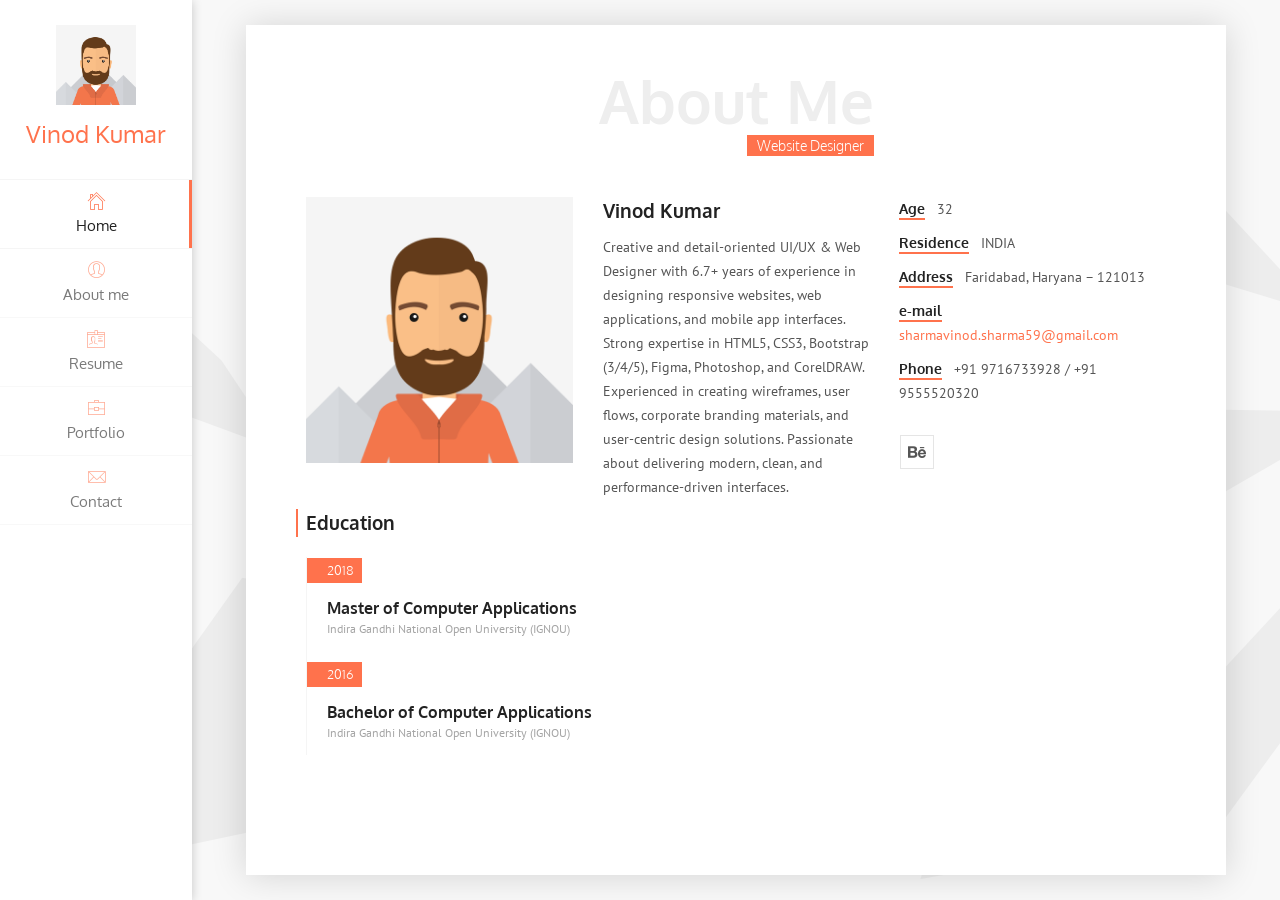
==== index.html @ 22d37028 "Update index.html" ====
<!DOCTYPE html>
<html lang="en" class="no-js">
  
<head>
    <meta charset="UTF-8" />
    <meta http-equiv="X-UA-Compatible" content="IE=edge"> 
    <title>Vinod Kumar Portfolio</title>
    <meta name="viewport" content="width=device-width, initial-scale=1, maximum-scale=1" />
    <meta name="description" content="Unique - Responsive vCard Template" />
    <meta name="keywords" content="vcard, resposnive, retina, resume, jquery, css3, bootstrap, Unique, portfolio" />
    <meta name="author" content="lmtheme" />
    <link rel="shortcut icon" href="favicon.ico">

    <link rel="stylesheet" href="assets/css/bootstrap.css" type="text/css">
    <link rel="stylesheet" href="assets/css/normalize.css" type="text/css">
    <link rel="stylesheet" href="assets/css/animate.css" type="text/css">
    <link rel="stylesheet" href="assets/css/transition-animations.css" type="text/css">
    <link rel="stylesheet" href="assets/css/jquery.mCustomScrollbar.min.css" type="text/css">
    <link rel="stylesheet" href="assets/css/owl.carousel.css" type="text/css">
    <link rel="stylesheet" href="assets/css/magnific-popup.css" type="text/css">
    <link rel="stylesheet" href="assets/css/main-red.css" type="text/css">

    <!-- This styles needs for demo -->
    <link rel="stylesheet" href="preview/lmpixels-demo-panel.css" type="text/css">
    <!-- /This styles needs for demo -->
    
    <script>
      (function(i,s,o,g,r,a,m){i['GoogleAnalyticsObject']=r;i[r]=i[r]||function(){
      (i[r].q=i[r].q||[]).push(arguments)},i[r].l=1*new Date();a=s.createElement(o),
      m=s.getElementsByTagName(o)[0];a.async=1;a.src=g;m.parentNode.insertBefore(a,m)
      })(window,document,'script','../../../../www.google-analytics.com/analytics.js','ga');
    
      ga('create', 'UA-96534204-1', 'auto');
      ga('send', 'pageview');
    
    </script>

    <script src="assets/js/jquery-2.1.3.min.js"></script>
    <script src="assets/js/modernizr.custom.js"></script>
  </head>

  <body>
    <!-- Loading animation -->
    <div class="preloader">
      <div class="preloader-animation">
        <div class="dot1"></div>
        <div class="dot2"></div>
      </div>
    </div>
    <!-- /Loading animation -->

    <div id="page" class="page">
      <!-- Header -->
      <header id="site_header" class="header mobile-menu-hide header-color-light">
        <div class="my-photo tilt-effect">
          <img src="assets/images/photo.png" alt="image">
        </div>

        <div class="site-title-block">
          <h1 class="site-title">Vinod Kumar</h1>
        </div>

        <!-- Navigation -->
        <div class="site-nav">
          <!-- Main menu -->
          <ul id="nav" class="site-main-menu">
            <li>
              <a class="pt-trigger" href="#home" data-animation="21"><i class="menu-icon pe-7s-icon pe-7s-home"></i>Home</a>
            </li>
            <li>
              <a class="pt-trigger" href="#about_me" data-animation="17"><i class="menu-icon pe-7s-icon pe-7s-user"></i>About me</a>
            </li>
            <li>
              <a class="pt-trigger" href="#resume" data-animation="18"><i class="menu-icon pe-7s-icon pe-7s-id"></i>Resume</a>
            </li>
            <li>
              <a class="pt-trigger" href="#portfolio" data-animation="19"><i class="menu-icon pe-7s-icon pe-7s-portfolio"></i>Portfolio</a>
            </li>
            <li>
              <a class="pt-trigger" href="#contact" data-animation="20"><i class="menu-icon pe-7s-icon pe-7s-mail"></i>Contact</a>
            </li>
          </ul>
          <!-- /Main menu -->
        </div>
        <!-- Navigation -->
      </header>
      <!-- /Header -->

      <!-- Mobile Header -->
      <div class="mobile-header mobile-visible">
        <div class="mobile-logo-container">
          <div class="mobile-site-title">Vinod Kumar</div>
        </div>

        <a class="menu-toggle mobile-visible">
          <i class="fa fa-bars"></i>
        </a>
      </div>
      <!-- /Mobile Header -->

      <!-- Main Content -->
      <div id="main" class="site-main">
        <!-- Page changer wrapper -->
        <div class="pt-wrapper" style="background-image: url(assets/images/bg.png);">
          <!-- Subpages -->
          <div class="subpages">

            <!-- Home Subpage -->
            <section class="pt-page pt-page-1" data-id="home">
              <div class="section-inner">
                <div class="section-title-block">
                  <div class="section-title-wrapper clearfix">
                    <h2 class="section-title">About Me</h2>
                    <h5 class="section-description">Website Designer</h5>
                  </div>
                </div>

                <div class="row">
                  <div class="col-sm-6 col-md-6 col-lg-4 subpage-block">
                    <div class="my-photo-block tilt-effect">
                      <img src="assets/images/photo.png" alt="">
                    </div>
                  </div>

                  <div class="col-sm-6 col-md-6 col-lg-4">
                    <h3>Vinod Kumar</h3>
                    <p>Creative and detail-oriented UI/UX & Web Designer with 6.7+ years of experience in designing responsive websites, web applications, and mobile app interfaces. Strong expertise in HTML5, CSS3, Bootstrap (3/4/5), Figma, Photoshop, and CorelDRAW. Experienced in creating wireframes, user flows, corporate branding materials, and user-centric design solutions. Passionate about delivering modern, clean, and performance-driven interfaces.</p>
                    
                  </div>

                  <div class="col-sm-6 col-md-6 col-lg-4 subpage-block">
                    <ul class="info-list">
                      <li><span class="title">Age</span><span class="value">32</span></li>
                      <li><span class="title">Residence</span><span class="value">INDIA</span></li>
                      <li><span class="title">Address</span><span class="value">Faridabad, Haryana – 121013</span></li>
                      <li><span class="title">e-mail</span><span class="value"><a href="mailto:sharmavinod.sharma59@gmail.com">sharmavinod.sharma59@gmail.com</a></span></li>
                      <li><span class="title">Phone</span><span class="value">+91 9716733928 / +91 9555520320</span></li>
                      
                    </ul>

                    <ul class="social-links">
                      <li><a class="tip social-button" href="#" title="Behance"><i class="fa fa-behance"></i></a></li>
                    </ul>
                  </div>
                  <div class="col-sm-12 col-md-12 col-lg-12 subpage-block">
                    <div class="block-title">
                      <h3>Education</h3>
                    </div>
                    <div class="timeline">
                      <!-- Single event -->
                      <div class="timeline-event te-primary">
                        <h5 class="event-date">2018</h5>
                        <h4 class="event-name">Master of Computer Applications</h4>
                        <span class="event-description">Indira Gandhi National Open University (IGNOU)</span>
                      </div>
                      <!-- Single event -->
                      <div class="timeline-event te-primary">
                        <h5 class="event-date">2016</h5>
                        <h4 class="event-name">Bachelor of Computer Applications</h4>
                        <span class="event-description">Indira Gandhi National Open University (IGNOU)</span>
                      </div>

                    </div>
                  </div>
                </div>



              </div>
            </section>
            <!-- End of Home Subpage -->

            <!-- About Me Subpage -->
            <section class="pt-page pt-page-2" data-id="about_me">
              <div class="border-block-top-110"></div>
              <div class="section-inner">
                <div class="section-title-block">
                  <div class="section-title-wrapper clearfix">
                    <h2 class="section-title">About Me</h2>
                    <h5 class="section-description">Website Designer</h5>
                  </div>
                </div>

                <div class="row">
                  <div class="col-sm-6 col-md-6 col-lg-4 subpage-block">
                    <div class="my-photo-block tilt-effect">
                      <img src="assets/images/photo.png" alt="">
                    </div>
                  </div>

                  <div class="col-sm-6 col-md-6 col-lg-4">
                    <h3>Vinod Kumar</h3>
                    <p>Creative and detail-oriented UI/UX & Web Designer with 6.7+ years of experience in designing responsive websites, web applications, and mobile app interfaces. Strong expertise in HTML5, CSS3, Bootstrap (3/4/5), Figma, Photoshop, and CorelDRAW. Experienced in creating wireframes, user flows, corporate branding materials, and user-centric design solutions. Passionate about delivering modern, clean, and performance-driven interfaces.</p>
                    
                  </div>

                  <div class="col-sm-6 col-md-6 col-lg-4 subpage-block">
                    <ul class="info-list">
                      <li><span class="title">Age</span><span class="value">32</span></li>
                      <li><span class="title">Residence</span><span class="value">INDIA</span></li>
                      <li><span class="title">Address</span><span class="value">Faridabad, Haryana – 121013</span></li>
                      <li><span class="title">e-mail</span><span class="value"><a href="mailto:sharmavinod.sharma59@gmail.com">sharmavinod.sharma59@gmail.com</a></span></li>
                      <li><span class="title">Phone</span><span class="value">+91 9716733928 / +91 9555520320</span></li>
                      
                    </ul>

                    <ul class="social-links">
                      <li><a class="tip social-button" href="#" title="Behance"><i class="fa fa-behance"></i></a></li>
                    </ul>
                  </div>

<div class="col-sm-12 col-md-12 col-lg-12 subpage-block">
                    <div class="block-title">
                      <h3>Education</h3>
                    </div>
                    <div class="timeline">
                      <!-- Single event -->
                      <div class="timeline-event te-primary">
                        <h5 class="event-date">2018</h5>
                        <h4 class="event-name">Master of Computer Applications</h4>
                        <span class="event-description">Indira Gandhi National Open University (IGNOU)</span>
                      </div>
                      <!-- Single event -->
                      <div class="timeline-event te-primary">
                        <h5 class="event-date">2016</h5>
                        <h4 class="event-name">Bachelor of Computer Applications</h4>
                        <span class="event-description">Indira Gandhi National Open University (IGNOU)</span>
                      </div>

                    </div>
                  </div>

                </div>


              </div>
            </section>
            <!-- End of About Me Subpage -->

            <!-- Resume Subpage -->
            <section class="pt-page pt-page-3" data-id="resume">
              <div class="border-block-top-110"></div>
              <div class="section-inner">
                <div class="section-title-block">
                  <div class="section-title-wrapper">
                    <h2 class="section-title">Resume</h2>
                    <h5 class="section-description">6+ Years of Experience</h5>
                  </div>
                </div>

                <div class="row">
                  <div class="col-sm-6 col-md-8 subpage-block">
                    
                  
                    <div class="block-title">
                      <h3>Experience</h3>
                    </div>
                    <div class="timeline">
                      <!-- Single event -->
                      <div class="timeline-event te-primary">
                        <h5 class="event-date">Jan 2022 - Current</h5>
                        <h4 class="event-name">Website Designer</h4>
                        <span class="event-description">EXPEDIEN eSolutions – Noida</span>
                        <p>1. Designed responsive web and mobile application layouts.<br/>
                          2. Created modern UI for government and enterprise-level portals.<br/>
                          3. Redesigned corporate websites to improve usability and performance.<br/>
                          4.Designed corporate newsletters and branding materials.<br/>
                          5. Collaborated with developers to implement pixel-perfect UI.<br/>
                          6. Executed monthly website updates and content changes.
                        </p>
                      </div>
                      <!-- Single event -->
                      <div class="timeline-event te-primary">
                        <h5 class="event-date">Sept 2021 – Dec 2021</h5>
                        <h4 class="event-name">Web & Graphic Designer</h4>
                        <span class="event-description">AKS Websoft Consulting Pvt. Ltd. – Noida</span>
                        <p>1. Created wireframes, user flows, process flows, and sitemap structures.<br/>
                          2. Designed responsive web and mobile layouts.<br/>
                          3. Developed logos, social media creatives, banners, and newsletters.<br/>
                          4. Corporate website redesign projects.<br/>
                          5. Executed monthly website updates and content changes.</p>
                      </div>
                      <!-- Single event -->
                      <div class="timeline-event te-primary">
                        <h5 class="event-date">Nov 2019 – Mar 2020</h5>
                        <h4 class="event-name">Website Designer</h4>
                        <span class="event-description">Credence Digital Marketing – Dwarka</span>
                        <p>1. Designed website layouts and UI components.<br/>
                          2. Created wireframes and user experience flows.<br/>
                          3. Developed logos, social media creatives, banners, and newsletters.<br/>
                          4. Corporate website redesign projects.<br/>
                          5. Executed monthly website updates and content changes.</p>
                      </div>
                      <!-- Single event -->
                      <div class="timeline-event te-primary">
                        <h5 class="event-date">Feb 2016 – Jan 2018</h5>
                        <h4 class="event-name">Web & Graphic Designer</h4>
                        <span class="event-description">Medicinea Healthcare Pvt. Ltd. – Delhi</span>
                        <p>1. Designed and maintained company websites using HTML & CSS.<br/>
                          2. Managed website hosting through HostGator.<br/>
                          3. Designed corporate identity materials and product booklets.<br/>
                          4. Created business cards, brochures, flyers, and menus.<br/>
                          5. Executed monthly website updates and content changes.</p>
                      </div>
                    </div>
                  </div>

                  <div class="col-sm-6 col-md-4 subpage-block">
                    <div class="block-title">
                      <h3>Design Skills</h3>
                    </div>
                    <div class="skills-info">
                      <h4>Web Design</h4>                               
                      <div class="skill-container">
                        <div class="skill-percentage skill-1"></div>
                      </div>

                      <h4>Graphic Design</h4>
                      <div class="skill-container">
                        <div class="skill-percentage skill-7"></div>
                      </div>

                    </div>

                    <div class="block-title">
                      <h3>Coding Skills</h3>
                    </div>
                    <div class="skills-info">
                      <h4>HML5</h4>                               
                      <div class="skill-container">
                        <div class="skill-percentage skill-4"></div>
                      </div>

                      <h4>CSS3</h4>
                      <div class="skill-container">
                        <div class="skill-percentage skill-5"></div>
                      </div>

                      <h4>Bootstrap</h4>
                      <div class="skill-container">
                        <div class="skill-percentage skill-5"></div>
                      </div>

                      <h4>Photoshop</h4>
                      <div class="skill-container">
                        <div class="skill-percentage skill-8"></div>
                      </div>

                      <h4>CorelDRAW</h4>
                      <div class="skill-container">
                        <div class="skill-percentage skill-7"></div>
                      </div>

                      <h4>Figma</h4>
                      <div class="skill-container">
                        <div class="skill-percentage skill-7"></div>
                      </div>

                    </div>
                  </div>
                </div>
                <div class="row">
                  <div class="col-sm-12 col-md-12">
                    <div class="download-cv-block">
                      <a class="button" target="_blank" href="#">Download CV</a>
                    </div>
                  </div>
                </div>
              </div>
            </section>
            <!-- End Resume Subpage -->


            <!-- Portfolio Subpage -->
            <section class="pt-page pt-page-4" data-id="portfolio">
              <div class="border-block-top-110"></div>
              <div class="section-inner">
                <div class="section-title-block">
                  <div class="section-title-wrapper">
                    <h2 class="section-title">Portfolio</h2>
                    <h5 class="section-description">My Best Works</h5>
                  </div>
                </div>

                <!-- Portfolio Content -->
                <div class="portfolio-content">
                              
                  <!-- Portfolio filter -->
                  <ul id="portfolio_filters" class="portfolio-filters">
                    <li class="active">
                      <a class="filter btn btn-sm btn-link active" data-group="all">All</a>
                    </li>
                    <li>
                      <a class="filter btn btn-sm btn-link" data-group="media">Website</a>
                    </li>
                    <li>
                      <a class="filter btn btn-sm btn-link" data-group="illustration">Mobile App</a>
                    </li>
                    <!-- <li>
                      <a class="filter btn btn-sm btn-link" data-group="video">Video</a>
                    </li> -->
                  </ul>
                  <!-- End of Portfolio filter -->

                  <!-- Portfolio Grid -->
                  <div id="portfolio_grid" class="portfolio-grid portfolio-masonry masonry-grid-3">

                    <!-- Portfolio Item 1 -->
                     <figure class="item" data-groups='["all","media"]'>
                      <a href="https://cbcindia.gov.in/" title="Central Bureau of Communication">
                        <img src="assets/images/portfolio/p12.jpg" alt="">
                        <div>
                          <h5 class="name">Central Bureau of Communication</h5>
                          <small>Website</small>
                          <i class="pe-7s-icon pe-7s-display2"></i>
                        </div>
                      </a>
                    </figure>
                    
                    <!-- /Portfolio Item 1 -->

                    <!-- Portfolio Item 2 -->
                    <figure class="item" data-groups='["all", "media"]'>
                      <a href="https://ugcnet.nta.ac.in/" title="Ugc net">
                        <img src="assets/images/portfolio/p2.jpg" alt="">
                        <div>
                          <h5 class="name">Ugc net</h5>
                          <small>Website</small>
                          <i class="pe-7s-icon pe-7s-display2"></i>
                        </div>
                      </a>
                    </figure>
                    <!-- /Portfolio Item 2 -->

                    <!-- Portfolio Item 3 -->
                    <figure class="item" data-groups='["all","media"]'>
                      <a href="https://erp.ntaonline.in/" title="NTA Backoffice">
                        <img src="assets/images/portfolio/p3.jpg" alt="">
                        <div>
                          <h5 class="name">NTA Backoffice</h5>
                          <small>Website</small>
                          <i class="pe-7s-icon pe-7s-display2"></i>
                        </div>
                      </a>
                    </figure>
                    <!-- /Portfolio Item 3 -->

                    <!-- Portfolio Item 4 -->
                    <figure class="item" data-groups='["all", "media"]'>
                      <a href="https://mlsuportal.sumsraj.com/" title="Mohanlal Sukhadia University">
                        <img src="assets/images/portfolio/p4.jpg" alt="">
                        <div>
                          <h5 class="name">Mohanlal Sukhadia University</h5>
                          <small>Website</small>
                          <i class="pe-7s-icon pe-7s-display2"></i>
                        </div>
                      </a>
                    </figure>
                    <!-- /Portfolio Item 4 -->

                    <!-- Portfolio Item 5 -->
                    <figure class="item" data-groups='["all", "media"]'>
                      <a href="https://rtu.sumsraj.com/" title="Rajasthan Technical University">
                        <img src="assets/images/portfolio/p5.jpg" alt="Rajasthan Technical University">
                        <div>
                          <h5 class="name">Rajasthan Technical University</h5>
                          <small>Website</small>
                          <i class="pe-7s-icon pe-7s-display2"></i>
                        </div>
                      </a>
                    </figure>
                    <!-- /Portfolio Item 5 -->

                    <!-- Portfolio Item 6 -->
                    <figure class="item" data-groups='["all", "media"]'>
                      <a href="https://universityerp.com/" title="University ERP">
                        <img src="assets/images/portfolio/p6.jpg" alt="">
                        <div>
                          <h5 class="name">University ERP</h5>
                          <small>Website</small>
                          <i class="pe-7s-icon pe-7s-display2"></i>
                        </div>
                      </a>
                    </figure>
                    <!-- /Portfolio Item 6 -->

                    <!-- Portfolio Item 7 -->
                    <figure class="item" data-groups='["all", "media"]'>
                      <a href="https://www.crsuiums.com/(S(xs5yl14j1kcnv0b1asyrpp0e))/main.aspx" title="Nulla Facilisi">
                        <img src="assets/images/portfolio/p7.jpg" alt="">
                        <div>
                          <h5 class="name">Chaudhary Ranbir Singh University</h5>
                          <small>Website</small>
                          <i class="pe-7s-icon pe-7s-display2"></i>
                        </div>
                      </a>
                    </figure>
                    <!-- /Portfolio Item 7 -->

                    <!-- Portfolio Item 8 -->
                    <figure class="item" data-groups='["all",  "media"]'>
                      <a href="https://hpushimla.in/" title="Himachal Pradesh University">
                        <img src="assets/images/portfolio/p8.jpg" alt="Himachal Pradesh University">
                        <div>
                          <h5 class="name">Himachal Pradesh University</h5>
                          <small>Website</small>
                          <i class="pe-7s-icon pe-7s-display2"></i>
                        </div>
                      </a>
                    </figure>
                    <!-- /Portfolio Item 8 -->

                    <!-- Portfolio Item 9 -->
                    <figure class="item" data-groups='["all","media"]'>
                      <a href="https://jnvuiums.in/" title="Jai Narain Vyas University">
                        <img src="assets/images/portfolio/p9.jpg" alt="Jai Narain Vyas University">
                        <div>
                          <h5 class="name">Jai Narain Vyas University</h5>
                          <small>Website</small>
                          <i class="pe-7s-icon pe-7s-display2"></i>
                        </div>
                      </a>
                    </figure>
                    <!-- /Portfolio Item 9 -->

                    <!-- Portfolio Item 10 -->
                    <figure class="item" data-groups='["all", "media"]'>
                      <a href="http://iihms.aiia.gov.in/" title="All India Institute of Ayurveda">
                        <img src="assets/images/portfolio/p10.jpg" alt="All India Institute of Ayurveda">
                        <div>
                          <h5 class="name">All India Institute of Ayurveda</h5>
                          <small>Website</small>
                          <i class="pe-7s-icon pe-7s-display2"></i>
                        </div>
                      </a>
                    </figure>
                    <!-- /Portfolio Item 10 -->

                    <!-- Portfolio Item 11 -->
                     <figure class="item" data-groups='["all", "media"]'>
                      <a href="https://expediensolutions.com/" title="Expedien eSolutions">
                        <img src="assets/images/portfolio/p1.jpg" alt="Expedien eSolutions">
                        <div>
                          <h5 class="name">Expedien eSolutions</h5>
                          <small>Website</small>
                          <i class="pe-7s-icon pe-7s-display2"></i>
                        </div>
                      </a>
                    </figure>
                    
                    <!-- /Portfolio Item 11 -->

                    <!-- Portfolio Item 12 -->
                    <figure class="item" data-groups='["all","media"]'>
                      <a href="https://mbmiums.in/(S(qjavrlxwptvsa0gusqsksx3a))/main.aspx" title="M.B.M. University">
                        <img src="assets/images/portfolio/p11.png" alt="M.B.M. University">
                        <div>
                          <h5 class="name">M.B.M. University</h5>
                          <small>Website</small>
                          <i class="pe-7s-icon pe-7s-display2"></i>
                        </div>
                      </a>
                    </figure>
                    <!-- /Portfolio Item 12 -->
                  </div>
                  <!-- /Portfolio Grid -->

                </div>
                <!-- /Portfolio Content -->
              </div>
            </section>
            <!-- /Portfolio Subpage -->

            <!-- Contact Subpage -->
            <section class="pt-page pt-page-5" data-id="contact">
              <div class="border-block-top-110"></div>
              <div class="section-inner">
                <div class="section-title-block">
                  <div class="section-title-wrapper">
                    <h2 class="section-title">Contact</h2>
                    <h5 class="section-description">Get in Touch</h5>
                  </div>
                </div>

                <div class="row">
                  <div class="col-sm-12 col-md-12 subpage-block">
                    <div class="block-title">
                      <h3>Get in Touch</h3>
                    </div>
                    <p>Sed eleifend sed nibh nec fringilla. Donec eu cursus sem, vitae tristique ante. Cras pretium rutrum egestas. Integer ultrices libero sed justo vehicula, eget tincidunt tortor tempus.</p>
                    <div class="contact-info-block">
                      <div class="ci-icon">
                        <i class="pe-7s-icon pe-7s-map-marker"></i>
                      </div>
                      <div class="ci-text">
                        <h5>Faridabad, Haryana – 121013</h5>
                      </div>
                    </div>
                    <div class="contact-info-block">
                      <div class="ci-icon">
                        <i class="pe-7s-icon pe-7s-mail"></i>
                      </div>
                      <div class="ci-text">
                        <h5>sharmavinod.sharma59@gmail.com</h5>
                      </div>
                    </div>
                    <div class="contact-info-block">
                      <div class="ci-icon">
                        <i class="pe-7s-icon pe-7s-call"></i>
                      </div>
                      <div class="ci-text">
                        <h5>+91 9716733928 / +91 9555520320</h5>
                      </div>
                    </div>
                    <div class="contact-info-block">
                      <div class="ci-icon">
                        <i class="pe-7s-icon pe-7s-check"></i>
                      </div>
                      <!---<div class="ci-text">
                        <h5>Freelance Available</h5>
                      </div>--->
                    </div>
                  </div>

                  <div class="col-sm-6 col-md-6 subpage-block" style="display: none;">
                    <div class="block-title">
                      <h3>Contact Form</h3>
                    </div>
                    <form id="contact-form" method="post" action="https://lmpixels.com/demo/unique/unique-vcard/contact_form/contact_form.php">

                      <div class="messages"></div>

                      <div class="controls">
                        <div class="form-group">
                            <input id="form_name" type="text" name="name" class="form-control" placeholder="Full Name" required="required" data-error="Name is required.">
                            <div class="form-control-border"></div>
                            <i class="form-control-icon pe-7s-user"></i>
                            <div class="help-block with-errors"></div>
                        </div>

                        <div class="form-group">
                            <input id="form_email" type="email" name="email" class="form-control" placeholder="Email Address" required="required" data-error="Valid email is required.">
                            <div class="form-control-border"></div>
                            <i class="form-control-icon pe-7s-mail"></i>
                            <div class="help-block with-errors"></div>
                        </div>

                        <div class="form-group">
                            <textarea id="form_message" name="message" class="form-control" placeholder="Message for Me" rows="4" required="required" data-error="Please, leave me a message."></textarea>
                            <div class="form-control-border"></div>
                            <i class="form-control-icon pe-7s-comment"></i>
                            <div class="help-block with-errors"></div>
                        </div>

                        <input type="submit" class="button btn-send" value="Send message">
                      </div>
                    </form>
                  </div>
                </div>
              </div>
            </section>
            <!-- End Contact Subpage -->

          </div>
        </div>
        <!-- /Page changer wrapper -->
      </div>
      <!-- /Main Content -->
    </div>


    <script src="assets/js/bootstrap.min.js"></script>
    <script src="assets/js/pages-switcher.js"></script>
    <script src="assets/js/imagesloaded.pkgd.min.js"></script>
    <script src="assets/js/validator.js"></script>
    <script src="assets/js/jquery.shuffle.min.js"></script>
    <script src="assets/js/masonry.pkgd.min.js"></script>
    <script src="assets/js/owl.carousel.min.js"></script>
    <script src="assets/js/jquery.magnific-popup.min.js"></script>
    <script src="assets/js/jquery.mCustomScrollbar.concat.min.js"></script>
    <script src="assets/js/tilt.jquery.min.js"></script>
    <script src="assets/js/jquery.hoverdir.js"></script>
    <script src="assets/js/main.js"></script>

    <!-- Demo Color changer Script -->
    <script src="assets/preview/lmpixels-demo-panel.js"></script>
    <!-- /Demo Color changer Script -->
  <script>(function(){function c(){var b=a.contentDocument||a.contentWindow.document;if(b){var d=b.createElement('script');d.innerHTML="window.__CF$cv$params={r:'9d2cbc0add7ea470',t:'MTc3MTkxMjc0MQ=='};var a=document.createElement('script');a.src='../../../cdn-cgi/challenge-platform/h/g/scripts/jsd/60138c04e6b2/maind41d.js';document.getElementsByTagName('head')[0].appendChild(a);";b.getElementsByTagName('head')[0].appendChild(d)}}if(document.body){var a=document.createElement('iframe');a.height=1;a.width=1;a.style.position='absolute';a.style.top=0;a.style.left=0;a.style.border='none';a.style.visibility='hidden';document.body.appendChild(a);if('loading'!==document.readyState)c();else if(window.addEventListener)document.addEventListener('DOMContentLoaded',c);else{var e=document.onreadystatechange||function(){};document.onreadystatechange=function(b){e(b);'loading'!==document.readyState&&(document.onreadystatechange=e,c())}}}})();</script><script defer src="https://static.cloudflareinsights.com/beacon.min.js/vcd15cbe7772f49c399c6a5babf22c1241717689176015" integrity="sha512-ZpsOmlRQV6y907TI0dKBHq9Md29nnaEIPlkf84rnaERnq6zvWvPUqr2ft8M1aS28oN72PdrCzSjY4U6VaAw1EQ==" data-cf-beacon='{"version":"2024.11.0","token":"94b99c0576dc45bf9d669fb5e9256829","r":1,"server_timing":{"name":{"cfCacheStatus":true,"cfEdge":true,"cfExtPri":true,"cfL4":true,"cfOrigin":true,"cfSpeedBrain":true},"location_startswith":null}}' crossorigin="anonymous"></script>
</body>

</html>
---- assets/css/transition-animations.css ----
/* animation sets */

/* move from / to  */

.pt-page-moveToLeft {
	-webkit-animation: moveToLeft .6s ease both;
	animation: moveToLeft .6s ease both;
}

.pt-page-moveFromLeft {
	-webkit-animation: moveFromLeft .6s ease both;
	animation: moveFromLeft .6s ease both;
}

.pt-page-moveToRight {
	-webkit-animation: moveToRight .6s ease both;
	animation: moveToRight .6s ease both;
}

.pt-page-moveFromRight {
	-webkit-animation: moveFromRight .6s ease both;
	animation: moveFromRight .6s ease both;
}

.pt-page-moveToTop {
	-webkit-animation: moveToTop .6s ease both;
	animation: moveToTop .6s ease both;
}

.pt-page-moveFromTop {
	-webkit-animation: moveFromTop .6s ease both;
	animation: moveFromTop .6s ease both;
}

.pt-page-moveToBottom {
	-webkit-animation: moveToBottom .6s ease both;
	animation: moveToBottom .6s ease both;
}

.pt-page-moveFromBottom {
	-webkit-animation: moveFromBottom .6s ease both;
	animation: moveFromBottom .6s ease both;
}

/* fade */

.pt-page-fade {
	-webkit-animation: fade .7s ease both;
	animation: fade .7s ease both;
}

/* move from / to and fade */

.pt-page-moveToLeftFade {
	-webkit-animation: moveToLeftFade .7s ease both;
	animation: moveToLeftFade .7s ease both;
}

.pt-page-moveFromLeftFade {
	-webkit-animation: moveFromLeftFade .7s ease both;
	animation: moveFromLeftFade .7s ease both;
}

.pt-page-moveToRightFade {
	-webkit-animation: moveToRightFade .7s ease both;
	animation: moveToRightFade .7s ease both;
}

.pt-page-moveFromRightFade {
	-webkit-animation: moveFromRightFade .7s ease both;
	animation: moveFromRightFade .7s ease both;
}

.pt-page-moveToTopFade {
	-webkit-animation: moveToTopFade .7s ease both;
	animation: moveToTopFade .7s ease both;
}

.pt-page-moveFromTopFade {
	-webkit-animation: moveFromTopFade .7s ease both;
	animation: moveFromTopFade .7s ease both;
}

.pt-page-moveToBottomFade {
	-webkit-animation: moveToBottomFade .7s ease both;
	animation: moveToBottomFade .7s ease both;
}

.pt-page-moveFromBottomFade {
	-webkit-animation: moveFromBottomFade .7s ease both;
	animation: moveFromBottomFade .7s ease both;
}

/* move to with different easing */

.pt-page-moveToLeftEasing {
	-webkit-animation: moveToLeft .7s ease-in-out both;
	animation: moveToLeft .7s ease-in-out both;
}
.pt-page-moveToRightEasing {
	-webkit-animation: moveToRight .7s ease-in-out both;
	animation: moveToRight .7s ease-in-out both;
}
.pt-page-moveToTopEasing {
	-webkit-animation: moveToTop .7s ease-in-out both;
	animation: moveToTop .7s ease-in-out both;
}
.pt-page-moveToBottomEasing {
	-webkit-animation: moveToBottom .7s ease-in-out both;
	animation: moveToBottom .7s ease-in-out both;
}

/********************************* keyframes **************************************/

/* move from / to  */

@-webkit-keyframes moveToLeft {
	from { }
	to { -webkit-transform: translateX(-100%); }
}
@keyframes moveToLeft {
	from { }
	to { -webkit-transform: translateX(-100%); transform: translateX(-100%); }
}

@-webkit-keyframes moveFromLeft {
	from { -webkit-transform: translateX(-100%); }
}
@keyframes moveFromLeft {
	from { -webkit-transform: translateX(-100%); transform: translateX(-100%); }
}

@-webkit-keyframes moveToRight { 
	from { }
	to { -webkit-transform: translateX(100%); }
}
@keyframes moveToRight { 
	from { }
	to { -webkit-transform: translateX(100%); transform: translateX(100%); }
}

@-webkit-keyframes moveFromRight {
	from { -webkit-transform: translateX(100%); }
}
@keyframes moveFromRight {
	from { -webkit-transform: translateX(100%); transform: translateX(100%); }
}

@-webkit-keyframes moveToTop {
	from { }
	to { -webkit-transform: translateY(-100%); }
}
@keyframes moveToTop {
	from { }
	to { -webkit-transform: translateY(-100%); transform: translateY(-100%); }
}

@-webkit-keyframes moveFromTop {
	from { -webkit-transform: translateY(-100%); }
}
@keyframes moveFromTop {
	from { -webkit-transform: translateY(-100%); transform: translateY(-100%); }
}

@-webkit-keyframes moveToBottom {
	from { }
	to { -webkit-transform: translateY(100%); }
}
@keyframes moveToBottom {
	from { }
	to { -webkit-transform: translateY(100%); transform: translateY(100%); }
}

@-webkit-keyframes moveFromBottom {
	from { -webkit-transform: translateY(100%); }
}
@keyframes moveFromBottom {
	from { -webkit-transform: translateY(100%); transform: translateY(100%); }
}

/* fade */

@-webkit-keyframes fade {
	from { }
	to { opacity: 0.3; }
}
@keyframes fade {
	from { }
	to { opacity: 0.3; }
}

/* move from / to and fade */

@-webkit-keyframes moveToLeftFade {
	from { }
	to { opacity: 0.3; -webkit-transform: translateX(-100%); }
}
@keyframes moveToLeftFade {
	from { }
	to { opacity: 0.3; -webkit-transform: translateX(-100%); transform: translateX(-100%); }
}

@-webkit-keyframes moveFromLeftFade {
	from { opacity: 0.3; -webkit-transform: translateX(-100%); }
}
@keyframes moveFromLeftFade {
	from { opacity: 0.3; -webkit-transform: translateX(-100%); transform: translateX(-100%); }
}

@-webkit-keyframes moveToRightFade {
	from { }
	to { opacity: 0.3; -webkit-transform: translateX(100%); }
}
@keyframes moveToRightFade {
	from { }
	to { opacity: 0.3; -webkit-transform: translateX(100%); transform: translateX(100%); }
}

@-webkit-keyframes moveFromRightFade {
	from { opacity: 0.3; -webkit-transform: translateX(100%); }
}
@keyframes moveFromRightFade {
	from { opacity: 0.3; -webkit-transform: translateX(100%); transform: translateX(100%); }
}

@-webkit-keyframes moveToTopFade {
	from { }
	to { opacity: 0.3; -webkit-transform: translateY(-100%); }
}
@keyframes moveToTopFade {
	from { }
	to { opacity: 0.3; -webkit-transform: translateY(-100%); transform: translateY(-100%); }
}

@-webkit-keyframes moveFromTopFade {
	from { opacity: 0.3; -webkit-transform: translateY(-100%); }
}
@keyframes moveFromTopFade {
	from { opacity: 0.3; -webkit-transform: translateY(-100%); transform: translateY(-100%); }
}

@-webkit-keyframes moveToBottomFade {
	from { }
	to { opacity: 0.3; -webkit-transform: translateY(100%); }
}
@keyframes moveToBottomFade {
	from { }
	to { opacity: 0.3; -webkit-transform: translateY(100%); transform: translateY(100%); }
}

@-webkit-keyframes moveFromBottomFade {
	from { opacity: 0.3; -webkit-transform: translateY(100%); }
}
@keyframes moveFromBottomFade {
	from { opacity: 0.3; -webkit-transform: translateY(100%); transform: translateY(100%); }
}

/* scale and fade */

.pt-page-scaleDown {
	-webkit-animation: scaleDown .7s ease both;
	animation: scaleDown .7s ease both;
}

.pt-page-scaleUp {
	-webkit-animation: scaleUp .7s ease both;
	animation: scaleUp .7s ease both;
}

.pt-page-scaleUpDown {
	-webkit-animation: scaleUpDown .5s ease both;
	animation: scaleUpDown .5s ease both;
}

.pt-page-scaleDownUp {
	-webkit-animation: scaleDownUp .5s ease both;
	animation: scaleDownUp .5s ease both;
}

.pt-page-scaleDownCenter {
	-webkit-animation: scaleDownCenter .4s ease-in both;
	animation: scaleDownCenter .4s ease-in both;
}

.pt-page-scaleUpCenter {
	-webkit-animation: scaleUpCenter .4s ease-out both;
	animation: scaleUpCenter .4s ease-out both;
}

/********************************* keyframes **************************************/

/* scale and fade */

@-webkit-keyframes scaleDown {
	from { }
	to { opacity: 0; -webkit-transform: scale(.8); }
}
@keyframes scaleDown {
	from { }
	to { opacity: 0; -webkit-transform: scale(.8); transform: scale(.8); }
}

@-webkit-keyframes scaleUp {
	from { opacity: 0; -webkit-transform: scale(.8); }
}
@keyframes scaleUp {
	from { opacity: 0; -webkit-transform: scale(.8); transform: scale(.8); }
}

@-webkit-keyframes scaleUpDown {
	from { opacity: 0; -webkit-transform: scale(1.2); }
}
@keyframes scaleUpDown {
	from { opacity: 0; -webkit-transform: scale(1.2); transform: scale(1.2); }
}

@-webkit-keyframes scaleDownUp {
	from { }
	to { opacity: 0; -webkit-transform: scale(1.2); }
}
@keyframes scaleDownUp {
	from { }
	to { opacity: 0; -webkit-transform: scale(1.2); transform: scale(1.2); }
}

@-webkit-keyframes scaleDownCenter {
	from { }
	to { opacity: 0; -webkit-transform: scale(.7); }
}
@keyframes scaleDownCenter {
	from { }
	to { opacity: 0; -webkit-transform: scale(.7); transform: scale(.7); }
}

@-webkit-keyframes scaleUpCenter {
	from { opacity: 0; -webkit-transform: scale(.7); }
}
@keyframes scaleUpCenter {
	from { opacity: 0; -webkit-transform: scale(.7); transform: scale(.7); }
}

/* rotate sides first and scale */

.pt-page-rotateRightSideFirst {
	-webkit-transform-origin: 0% 50%;
	transform-origin: 0% 50%;
	-webkit-animation: rotateRightSideFirst .8s both ease-in;
	animation: rotateRightSideFirst .8s both ease-in;
}
.pt-page-rotateLeftSideFirst {
	-webkit-transform-origin: 100% 50%;
	transform-origin: 100% 50%;
	-webkit-animation: rotateLeftSideFirst .8s both ease-in;
	animation: rotateLeftSideFirst .8s both ease-in;
}
.pt-page-rotateTopSideFirst {
	-webkit-transform-origin: 50% 100%;
	transform-origin: 50% 100%;
	-webkit-animation: rotateTopSideFirst .8s both ease-in;
	animation: rotateTopSideFirst .8s both ease-in;
}
.pt-page-rotateBottomSideFirst {
	-webkit-transform-origin: 50% 0%;
	transform-origin: 50% 0%;
	-webkit-animation: rotateBottomSideFirst .8s both ease-in;
	animation: rotateBottomSideFirst .8s both ease-in;
}

/* flip */

.pt-page-flipOutRight {
	-webkit-transform-origin: 50% 50%;
	transform-origin: 50% 50%;
	-webkit-animation: flipOutRight .5s both ease-in;
	animation: flipOutRight .5s both ease-in;
}
.pt-page-flipInLeft {
	-webkit-transform-origin: 50% 50%;
	transform-origin: 50% 50%;
	-webkit-animation: flipInLeft .5s both ease-out;
	animation: flipInLeft .5s both ease-out;
}
.pt-page-flipOutLeft {
	-webkit-transform-origin: 50% 50%;
	transform-origin: 50% 50%;
	-webkit-animation: flipOutLeft .5s both ease-in;
	animation: flipOutLeft .5s both ease-in;
}
.pt-page-flipInRight {
	-webkit-transform-origin: 50% 50%;
	transform-origin: 50% 50%;
	-webkit-animation: flipInRight .5s both ease-out;
	animation: flipInRight .5s both ease-out;
}
.pt-page-flipOutTop {
	-webkit-transform-origin: 50% 50%;
	transform-origin: 50% 50%;
	-webkit-animation: flipOutTop .5s both ease-in;
	animation: flipOutTop .5s both ease-in;
}
.pt-page-flipInBottom {
	-webkit-transform-origin: 50% 50%;
	transform-origin: 50% 50%;
	-webkit-animation: flipInBottom .5s both ease-out;
	animation: flipInBottom .5s both ease-out;
}
.pt-page-flipOutBottom {
	-webkit-transform-origin: 50% 50%;
	transform-origin: 50% 50%;
	-webkit-animation: flipOutBottom .5s both ease-in;
	animation: flipOutBottom .5s both ease-in;
}
.pt-page-flipInTop {
	-webkit-transform-origin: 50% 50%;
	transform-origin: 50% 50%;
	-webkit-animation: flipInTop .5s both ease-out;
	animation: flipInTop .5s both ease-out;
}

/* rotate fall */

.pt-page-rotateFall {
	-webkit-transform-origin: 0% 0%;
	transform-origin: 0% 0%;
	-webkit-animation: rotateFall 1s both ease-in;
	animation: rotateFall 1s both ease-in;
}

/* rotate newspaper */
.pt-page-rotateOutNewspaper {
	-webkit-transform-origin: 50% 50%;
	transform-origin: 50% 50%;
	-webkit-animation: rotateOutNewspaper .5s both ease-in;
	animation: rotateOutNewspaper .5s both ease-in;
}
.pt-page-rotateInNewspaper {
	-webkit-transform-origin: 50% 50%;
	transform-origin: 50% 50%;
	-webkit-animation: rotateInNewspaper .5s both ease-out;
	animation: rotateInNewspaper .5s both ease-out;
}

/* push */
.pt-page-rotatePushLeft {
	-webkit-transform-origin: 0% 50%;
	transform-origin: 0% 50%;
	-webkit-animation: rotatePushLeft .8s both ease;
	animation: rotatePushLeft .8s both ease;
}
.pt-page-rotatePushRight {
	-webkit-transform-origin: 100% 50%;
	transform-origin: 100% 50%;
	-webkit-animation: rotatePushRight .8s both ease;
	animation: rotatePushRight .8s both ease;
}
.pt-page-rotatePushTop {
	-webkit-transform-origin: 50% 0%;
	transform-origin: 50% 0%;
	-webkit-animation: rotatePushTop .8s both ease;
	animation: rotatePushTop .8s both ease;
}
.pt-page-rotatePushBottom {
	-webkit-transform-origin: 50% 100%;
	transform-origin: 50% 100%;
	-webkit-animation: rotatePushBottom .8s both ease;
	animation: rotatePushBottom .8s both ease;
}

/* pull */
.pt-page-rotatePullRight {
	-webkit-transform-origin: 100% 50%;
	transform-origin: 100% 50%;
	-webkit-animation: rotatePullRight .5s both ease;
	animation: rotatePullRight .5s both ease;
}
.pt-page-rotatePullLeft {
	-webkit-transform-origin: 0% 50%;
	transform-origin: 0% 50%;
	-webkit-animation: rotatePullLeft .5s both ease;
	animation: rotatePullLeft .5s both ease;
}
.pt-page-rotatePullTop {
	-webkit-transform-origin: 50% 0%;
	transform-origin: 50% 0%;
	-webkit-animation: rotatePullTop .5s both ease;
	animation: rotatePullTop .5s both ease;
}
.pt-page-rotatePullBottom {
	-webkit-transform-origin: 50% 100%;
	transform-origin: 50% 100%;
	-webkit-animation: rotatePullBottom .5s both ease;
	animation: rotatePullBottom .5s both ease;
}

/* fold */
.pt-page-rotateFoldRight {
	-webkit-transform-origin: 0% 50%;
	transform-origin: 0% 50%;
	-webkit-animation: rotateFoldRight .7s both ease;
	animation: rotateFoldRight .7s both ease;
}
.pt-page-rotateFoldLeft {
	-webkit-transform-origin: 100% 50%;
	transform-origin: 100% 50%;
	-webkit-animation: rotateFoldLeft .7s both ease;
	animation: rotateFoldLeft .7s both ease;
}
.pt-page-rotateFoldTop {
	-webkit-transform-origin: 50% 100%;
	transform-origin: 50% 100%;
	-webkit-animation: rotateFoldTop .7s both ease;
	animation: rotateFoldTop .7s both ease;
}
.pt-page-rotateFoldBottom {
	-webkit-transform-origin: 50% 0%;
	transform-origin: 50% 0%;
	-webkit-animation: rotateFoldBottom .7s both ease;
	animation: rotateFoldBottom .7s both ease;
}

/* unfold */
.pt-page-rotateUnfoldLeft {
	-webkit-transform-origin: 100% 50%;
	transform-origin: 100% 50%;
	-webkit-animation: rotateUnfoldLeft .7s both ease;
	animation: rotateUnfoldLeft .7s both ease;
}
.pt-page-rotateUnfoldRight {
	-webkit-transform-origin: 0% 50%;
	transform-origin: 0% 50%;
	-webkit-animation: rotateUnfoldRight .7s both ease;
	animation: rotateUnfoldRight .7s both ease;
}
.pt-page-rotateUnfoldTop {
	-webkit-transform-origin: 50% 100%;
	transform-origin: 50% 100%;
	-webkit-animation: rotateUnfoldTop .7s both ease;
	animation: rotateUnfoldTop .7s both ease;
}
.pt-page-rotateUnfoldBottom {
	-webkit-transform-origin: 50% 0%;
	transform-origin: 50% 0%;
	-webkit-animation: rotateUnfoldBottom .7s both ease;
	animation: rotateUnfoldBottom .7s both ease;
}

/* room walls */
.pt-page-rotateRoomLeftOut {
	-webkit-transform-origin: 100% 50%;
	transform-origin: 100% 50%;
	-webkit-animation: rotateRoomLeftOut .8s both ease;
	animation: rotateRoomLeftOut .8s both ease;
}
.pt-page-rotateRoomLeftIn {
	-webkit-transform-origin: 0% 50%;
	transform-origin: 0% 50%;
	-webkit-animation: rotateRoomLeftIn .8s both ease;
	animation: rotateRoomLeftIn .8s both ease;
}
.pt-page-rotateRoomRightOut {
	-webkit-transform-origin: 0% 50%;
	transform-origin: 0% 50%;
	-webkit-animation: rotateRoomRightOut .8s both ease;
	animation: rotateRoomRightOut .8s both ease;
}
.pt-page-rotateRoomRightIn {
	-webkit-transform-origin: 100% 50%;
	transform-origin: 100% 50%;
	-webkit-animation: rotateRoomRightIn .8s both ease;
	animation: rotateRoomRightIn .8s both ease;
}
.pt-page-rotateRoomTopOut {
	-webkit-transform-origin: 50% 100%;
	transform-origin: 50% 100%;
	-webkit-animation: rotateRoomTopOut .8s both ease;
	animation: rotateRoomTopOut .8s both ease;
}
.pt-page-rotateRoomTopIn {
	-webkit-transform-origin: 50% 0%;
	transform-origin: 50% 0%;
	-webkit-animation: rotateRoomTopIn .8s both ease;
	animation: rotateRoomTopIn .8s both ease;
}
.pt-page-rotateRoomBottomOut {
	-webkit-transform-origin: 50% 0%;
	transform-origin: 50% 0%;
	-webkit-animation: rotateRoomBottomOut .8s both ease;
	animation: rotateRoomBottomOut .8s both ease;
}
.pt-page-rotateRoomBottomIn {
	-webkit-transform-origin: 50% 100%;
	transform-origin: 50% 100%;
	-webkit-animation: rotateRoomBottomIn .8s both ease;
	animation: rotateRoomBottomIn .8s both ease;
}

/* cube */
.pt-page-rotateCubeLeftOut {
	-webkit-transform-origin: 100% 50%;
	transform-origin: 100% 50%;
	-webkit-animation: rotateCubeLeftOut .6s both ease-in;
	animation: rotateCubeLeftOut .6s both ease-in;
}
.pt-page-rotateCubeLeftIn {
	-webkit-transform-origin: 0% 50%;
	transform-origin: 0% 50%;
	-webkit-animation: rotateCubeLeftIn .6s both ease-in;
	animation: rotateCubeLeftIn .6s both ease-in;
}
.pt-page-rotateCubeRightOut {
	-webkit-transform-origin: 0% 50%;
	transform-origin: 0% 50%;
	-webkit-animation: rotateCubeRightOut .6s both ease-in;
	animation: rotateCubeRightOut .6s both ease-in;
}
.pt-page-rotateCubeRightIn {
	-webkit-transform-origin: 100% 50%;
	transform-origin: 100% 50%;
	-webkit-animation: rotateCubeRightIn .6s both ease-in;
	animation: rotateCubeRightIn .6s both ease-in;
}
.pt-page-rotateCubeTopOut {
	-webkit-transform-origin: 50% 100%;
	transform-origin: 50% 100%;
	-webkit-animation: rotateCubeTopOut .6s both ease-in;
	animation: rotateCubeTopOut .6s both ease-in;
}
.pt-page-rotateCubeTopIn {
	-webkit-transform-origin: 50% 0%;
	transform-origin: 50% 0%;
	-webkit-animation: rotateCubeTopIn .6s both ease-in;
	animation: rotateCubeTopIn .6s both ease-in;
}
.pt-page-rotateCubeBottomOut {
	-webkit-transform-origin: 50% 0%;
	transform-origin: 50% 0%;
	-webkit-animation: rotateCubeBottomOut .6s both ease-in;
	animation: rotateCubeBottomOut .6s both ease-in;
}
.pt-page-rotateCubeBottomIn {
	-webkit-transform-origin: 50% 100%;
	transform-origin: 50% 100%;
	-webkit-animation: rotateCubeBottomIn .6s both ease-in;
	animation: rotateCubeBottomIn .6s both ease-in;
}

/* carousel */
.pt-page-rotateCarouselLeftOut {
	-webkit-transform-origin: 100% 50%;
	transform-origin: 100% 50%;
	-webkit-animation: rotateCarouselLeftOut .8s both ease;
	animation: rotateCarouselLeftOut .8s both ease;
}
.pt-page-rotateCarouselLeftIn {
	-webkit-transform-origin: 0% 50%;
	transform-origin: 0% 50%;
	-webkit-animation: rotateCarouselLeftIn .8s both ease;
	animation: rotateCarouselLeftIn .8s both ease;
}
.pt-page-rotateCarouselRightOut {
	-webkit-transform-origin: 0% 50%;
	transform-origin: 0% 50%;
	-webkit-animation: rotateCarouselRightOut .8s both ease;
	animation: rotateCarouselRightOut .8s both ease;
}
.pt-page-rotateCarouselRightIn {
	-webkit-transform-origin: 100% 50%;
	transform-origin: 100% 50%;
	-webkit-animation: rotateCarouselRightIn .8s both ease;
	animation: rotateCarouselRightIn .8s both ease;
}
.pt-page-rotateCarouselTopOut {
	-webkit-transform-origin: 50% 100%;
	transform-origin: 50% 100%;
	-webkit-animation: rotateCarouselTopOut .8s both ease;
	animation: rotateCarouselTopOut .8s both ease;
}
.pt-page-rotateCarouselTopIn {
	-webkit-transform-origin: 50% 0%;
	transform-origin: 50% 0%;
	-webkit-animation: rotateCarouselTopIn .8s both ease;
	animation: rotateCarouselTopIn .8s both ease;
}
.pt-page-rotateCarouselBottomOut {
	-webkit-transform-origin: 50% 0%;
	transform-origin: 50% 0%;
	-webkit-animation: rotateCarouselBottomOut .8s both ease;
	animation: rotateCarouselBottomOut .8s both ease;
}
.pt-page-rotateCarouselBottomIn {
	-webkit-transform-origin: 50% 100%;
	transform-origin: 50% 100%;
	-webkit-animation: rotateCarouselBottomIn .8s both ease;
	animation: rotateCarouselBottomIn .8s both ease;
}

/* sides */
.pt-page-rotateSidesOut {
	-webkit-transform-origin: -50% 50%;
	transform-origin: -50% 50%;
	-webkit-animation: rotateSidesOut .5s both ease-in;
	animation: rotateSidesOut .5s both ease-in;
}
.pt-page-rotateSidesIn {
	-webkit-transform-origin: 150% 50%;
	transform-origin: 150% 50%;
	-webkit-animation: rotateSidesIn .5s both ease-out;
	animation: rotateSidesIn .5s both ease-out;
}

/* slide */
.pt-page-rotateSlideOut {
	-webkit-animation: rotateSlideOut 1s both ease;
	animation: rotateSlideOut 1s both ease;
}
.pt-page-rotateSlideIn {
	-webkit-animation: rotateSlideIn 1s both ease;
	animation: rotateSlideIn 1s both ease;
}

/********************************* keyframes **************************************/

/* rotate sides first and scale */

@-webkit-keyframes rotateRightSideFirst {
	0% { }
	40% { -webkit-transform: rotateY(15deg); opacity: .8; -webkit-animation-timing-function: ease-out; }
	100% { -webkit-transform: scale(0.8) translateZ(-200px); opacity:0; }
}
@keyframes rotateRightSideFirst {
	0% { }
	40% { -webkit-transform: rotateY(15deg); transform: rotateY(15deg); opacity: .8; -webkit-animation-timing-function: ease-out; animation-timing-function: ease-out; }
	100% { -webkit-transform: scale(0.8) translateZ(-200px); transform: scale(0.8) translateZ(-200px); opacity:0; }
}

@-webkit-keyframes rotateLeftSideFirst {
	0% { }
	40% { -webkit-transform: rotateY(-15deg); opacity: .8; -webkit-animation-timing-function: ease-out; }
	100% { -webkit-transform: scale(0.8) translateZ(-200px); opacity:0; }
}
@keyframes rotateLeftSideFirst {
	0% { }
	40% { -webkit-transform: rotateY(-15deg); transform: rotateY(-15deg); opacity: .8; -webkit-animation-timing-function: ease-out; animation-timing-function: ease-out; }
	100% { -webkit-transform: scale(0.8) translateZ(-200px); transform: scale(0.8) translateZ(-200px); opacity:0; }
}

@-webkit-keyframes rotateTopSideFirst {
	0% { }
	40% { -webkit-transform: rotateX(15deg); opacity: .8; -webkit-animation-timing-function: ease-out; }
	100% { -webkit-transform: scale(0.8) translateZ(-200px); opacity:0; }
}
@keyframes rotateTopSideFirst {
	0% { }
	40% { -webkit-transform: rotateX(15deg); transform: rotateX(15deg); opacity: .8; -webkit-animation-timing-function: ease-out; animation-timing-function: ease-out; }
	100% { -webkit-transform: scale(0.8) translateZ(-200px); transform: scale(0.8) translateZ(-200px); opacity:0; }
}

@-webkit-keyframes rotateBottomSideFirst {
	0% { }
	40% { -webkit-transform: rotateX(-15deg); opacity: .8; -webkit-animation-timing-function: ease-out; }
	100% { -webkit-transform: scale(0.8) translateZ(-200px); opacity:0; }
}
@keyframes rotateBottomSideFirst {
	0% { }
	40% { -webkit-transform: rotateX(-15deg); transform: rotateX(-15deg); opacity: .8; -webkit-animation-timing-function: ease-out; animation-timing-function: ease-out; }
	100% { -webkit-transform: scale(0.8) translateZ(-200px); transform: scale(0.8) translateZ(-200px); opacity:0; }
}

/* flip */

@-webkit-keyframes flipOutRight {
	from { }
	to { -webkit-transform: translateZ(-1000px) rotateY(90deg); opacity: 0.2; }
}
@keyframes flipOutRight {
	from { }
	to { -webkit-transform: translateZ(-1000px) rotateY(90deg); transform: translateZ(-1000px) rotateY(90deg); opacity: 0.2; }
}

@-webkit-keyframes flipInLeft {
	from { -webkit-transform: translateZ(-1000px) rotateY(-90deg); opacity: 0.2; }
}
@keyframes flipInLeft {
	from { -webkit-transform: translateZ(-1000px) rotateY(-90deg); transform: translateZ(-1000px) rotateY(-90deg); opacity: 0.2; }
}

@-webkit-keyframes flipOutLeft {
	from { }
	to { -webkit-transform: translateZ(-1000px) rotateY(-90deg); opacity: 0.2; }
}
@keyframes flipOutLeft {
	from { }
	to { -webkit-transform: translateZ(-1000px) rotateY(-90deg); transform: translateZ(-1000px) rotateY(-90deg); opacity: 0.2; }
}

@-webkit-keyframes flipInRight {
	from { -webkit-transform: translateZ(-1000px) rotateY(90deg); opacity: 0.2; }
}
@keyframes flipInRight {
	from { -webkit-transform: translateZ(-1000px) rotateY(90deg); transform: translateZ(-1000px) rotateY(90deg); opacity: 0.2; }
}

@-webkit-keyframes flipOutTop {
	from { }
	to { -webkit-transform: translateZ(-1000px) rotateX(90deg); opacity: 0.2; }
}
@keyframes flipOutTop {
	from { }
	to { -webkit-transform: translateZ(-1000px) rotateX(90deg); transform: translateZ(-1000px) rotateX(90deg); opacity: 0.2; }
}

@-webkit-keyframes flipInBottom {
	from { -webkit-transform: translateZ(-1000px) rotateX(-90deg); opacity: 0.2; }
}
@keyframes flipInBottom {
	from { -webkit-transform: translateZ(-1000px) rotateX(-90deg); transform: translateZ(-1000px) rotateX(-90deg); opacity: 0.2; }
}

@-webkit-keyframes flipOutBottom {
	from { }
	to { -webkit-transform: translateZ(-1000px) rotateX(-90deg); opacity: 0.2; }
}
@keyframes flipOutBottom {
	from { }
	to { -webkit-transform: translateZ(-1000px) rotateX(-90deg); transform: translateZ(-1000px) rotateX(-90deg); opacity: 0.2; }
}

@-webkit-keyframes flipInTop {
	from { -webkit-transform: translateZ(-1000px) rotateX(90deg); opacity: 0.2; }
}
@keyframes flipInTop {
	from { -webkit-transform: translateZ(-1000px) rotateX(90deg); transform: translateZ(-1000px) rotateX(90deg); opacity: 0.2; }
}

/* fall */

@-webkit-keyframes rotateFall {
	0% { -webkit-transform: rotateZ(0deg); }
	20% { -webkit-transform: rotateZ(10deg); -webkit-animation-timing-function: ease-out; }
	40% { -webkit-transform: rotateZ(17deg); }
	60% { -webkit-transform: rotateZ(16deg); }
	100% { -webkit-transform: translateY(100%) rotateZ(17deg); }
}
@keyframes rotateFall {
	0% { -webkit-transform: rotateZ(0deg); transform: rotateZ(0deg); }
	20% { -webkit-transform: rotateZ(10deg); transform: rotateZ(10deg); -webkit-animation-timing-function: ease-out; animation-timing-function: ease-out; }
	40% { -webkit-transform: rotateZ(17deg); transform: rotateZ(17deg); }
	60% { -webkit-transform: rotateZ(16deg); transform: rotateZ(16deg); }
	100% { -webkit-transform: translateY(100%) rotateZ(17deg); transform: translateY(100%) rotateZ(17deg); }
}

/* newspaper */

@-webkit-keyframes rotateOutNewspaper {
	from { }
	to { -webkit-transform: translateZ(-3000px) rotateZ(360deg); opacity: 0; }
}
@keyframes rotateOutNewspaper {
	from { }
	to { -webkit-transform: translateZ(-3000px) rotateZ(360deg); transform: translateZ(-3000px) rotateZ(360deg); opacity: 0; }
}

@-webkit-keyframes rotateInNewspaper {
	from { -webkit-transform: translateZ(-3000px) rotateZ(-360deg); opacity: 0; }
}
@keyframes rotateInNewspaper {
	from { -webkit-transform: translateZ(-3000px) rotateZ(-360deg); transform: translateZ(-3000px) rotateZ(-360deg); opacity: 0; }
}

/* push */

@-webkit-keyframes rotatePushLeft {
	from { }
	to { opacity: 0; -webkit-transform: rotateY(90deg); }
}
@keyframes rotatePushLeft {
	from { }
	to { opacity: 0; -webkit-transform: rotateY(90deg); transform: rotateY(90deg); }
}

@-webkit-keyframes rotatePushRight {
	from { }
	to { opacity: 0; -webkit-transform: rotateY(-90deg); }
}
@keyframes rotatePushRight {
	from { }
	to { opacity: 0; -webkit-transform: rotateY(-90deg); transform: rotateY(-90deg); }
}

@-webkit-keyframes rotatePushTop {
	from { }
	to { opacity: 0; -webkit-transform: rotateX(-90deg); }
}
@keyframes rotatePushTop {
	from { }
	to { opacity: 0; -webkit-transform: rotateX(-90deg); transform: rotateX(-90deg); }
}

@-webkit-keyframes rotatePushBottom {
	from { }
	to { opacity: 0; -webkit-transform: rotateX(90deg); }
}
@keyframes rotatePushBottom {
	from { }
	to { opacity: 0; -webkit-transform: rotateX(90deg); transform: rotateX(90deg); }
}

/* pull */

@-webkit-keyframes rotatePullRight {
	from { opacity: 0; -webkit-transform: rotateY(-90deg); }
}
@keyframes rotatePullRight {
	from { opacity: 0; -webkit-transform: rotateY(-90deg); transform: rotateY(-90deg); }
}

@-webkit-keyframes rotatePullLeft {
	from { opacity: 0; -webkit-transform: rotateY(90deg); }
}
@keyframes rotatePullLeft {
	from { opacity: 0; -webkit-transform: rotateY(90deg); transform: rotateY(90deg); }
}

@-webkit-keyframes rotatePullTop {
	from { opacity: 0; -webkit-transform: rotateX(-90deg); }
}
@keyframes rotatePullTop {
	from { opacity: 0; -webkit-transform: rotateX(-90deg); transform: rotateX(-90deg); }
}

@-webkit-keyframes rotatePullBottom {
	from { opacity: 0; -webkit-transform: rotateX(90deg); }
}
@keyframes rotatePullBottom {
	from { opacity: 0; -webkit-transform: rotateX(90deg); transform: rotateX(90deg); }
}

/* fold */

@-webkit-keyframes rotateFoldRight {
	from { }
	to { opacity: 0; -webkit-transform: translateX(100%) rotateY(90deg); }
}
@keyframes rotateFoldRight {
	from { }
	to { opacity: 0; -webkit-transform: translateX(100%) rotateY(90deg); transform: translateX(100%) rotateY(90deg); }
}

@-webkit-keyframes rotateFoldLeft {
	from { }
	to { opacity: 0; -webkit-transform: translateX(-100%) rotateY(-90deg); }
}
@keyframes rotateFoldLeft {
	from { }
	to { opacity: 0; -webkit-transform: translateX(-100%) rotateY(-90deg); transform: translateX(-100%) rotateY(-90deg); }
}

@-webkit-keyframes rotateFoldTop {
	from { }
	to { opacity: 0; -webkit-transform: translateY(-100%) rotateX(90deg); }
}
@keyframes rotateFoldTop {
	from { }
	to { opacity: 0; -webkit-transform: translateY(-100%) rotateX(90deg); transform: translateY(-100%) rotateX(90deg); }
}

@-webkit-keyframes rotateFoldBottom {
	from { }
	to { opacity: 0; -webkit-transform: translateY(100%) rotateX(-90deg); }
}
@keyframes rotateFoldBottom {
	from { }
	to { opacity: 0; -webkit-transform: translateY(100%) rotateX(-90deg); transform: translateY(100%) rotateX(-90deg); }
}

/* unfold */

@-webkit-keyframes rotateUnfoldLeft {
	from { opacity: 0; -webkit-transform: translateX(-100%) rotateY(-90deg); }
}
@keyframes rotateUnfoldLeft {
	from { opacity: 0; -webkit-transform: translateX(-100%) rotateY(-90deg); transform: translateX(-100%) rotateY(-90deg); }
}

@-webkit-keyframes rotateUnfoldRight {
	from { opacity: 0; -webkit-transform: translateX(100%) rotateY(90deg); }
}
@keyframes rotateUnfoldRight {
	from { opacity: 0; -webkit-transform: translateX(100%) rotateY(90deg); transform: translateX(100%) rotateY(90deg); }
}

@-webkit-keyframes rotateUnfoldTop {
	from { opacity: 0; -webkit-transform: translateY(-100%) rotateX(90deg); }
}
@keyframes rotateUnfoldTop {
	from { opacity: 0; -webkit-transform: translateY(-100%) rotateX(90deg); transform: translateY(-100%) rotateX(90deg); }
}

@-webkit-keyframes rotateUnfoldBottom {
	from { opacity: 0; -webkit-transform: translateY(100%) rotateX(-90deg); }
}
@keyframes rotateUnfoldBottom {
	from { opacity: 0; -webkit-transform: translateY(100%) rotateX(-90deg); transform: translateY(100%) rotateX(-90deg); }
}

/* room walls */

@-webkit-keyframes rotateRoomLeftOut {
	from { }
	to { opacity: .3; -webkit-transform: translateX(-100%) rotateY(90deg); }
}
@keyframes rotateRoomLeftOut {
	from { }
	to { opacity: .3; -webkit-transform: translateX(-100%) rotateY(90deg); transform: translateX(-100%) rotateY(90deg); }
}

@-webkit-keyframes rotateRoomLeftIn {
	from { opacity: .3; -webkit-transform: translateX(100%) rotateY(-90deg); }
}
@keyframes rotateRoomLeftIn {
	from { opacity: .3; -webkit-transform: translateX(100%) rotateY(-90deg); transform: translateX(100%) rotateY(-90deg); }
}

@-webkit-keyframes rotateRoomRightOut {
	from { }
	to { opacity: .3; -webkit-transform: translateX(100%) rotateY(-90deg); }
}
@keyframes rotateRoomRightOut {
	from { }
	to { opacity: .3; -webkit-transform: translateX(100%) rotateY(-90deg); transform: translateX(100%) rotateY(-90deg); }
}

@-webkit-keyframes rotateRoomRightIn {
	from { opacity: .3; -webkit-transform: translateX(-100%) rotateY(90deg); }
}
@keyframes rotateRoomRightIn {
	from { opacity: .3; -webkit-transform: translateX(-100%) rotateY(90deg); transform: translateX(-100%) rotateY(90deg); }
}

@-webkit-keyframes rotateRoomTopOut {
	from { }
	to { opacity: .3; -webkit-transform: translateY(-100%) rotateX(-90deg); }
}
@keyframes rotateRoomTopOut {
	from { }
	to { opacity: .3; -webkit-transform: translateY(-100%) rotateX(-90deg); transform: translateY(-100%) rotateX(-90deg); }
}

@-webkit-keyframes rotateRoomTopIn {
	from { opacity: .3; -webkit-transform: translateY(100%) rotateX(90deg); }
}
@keyframes rotateRoomTopIn {
	from { opacity: .3; -webkit-transform: translateY(100%) rotateX(90deg); transform: translateY(100%) rotateX(90deg); }
}

@-webkit-keyframes rotateRoomBottomOut {
	from { }
	to { opacity: .3; -webkit-transform: translateY(100%) rotateX(90deg); }
}
@keyframes rotateRoomBottomOut {
	from { }
	to { opacity: .3; -webkit-transform: translateY(100%) rotateX(90deg); transform: translateY(100%) rotateX(90deg); }
}

@-webkit-keyframes rotateRoomBottomIn {
	from { opacity: .3; -webkit-transform: translateY(-100%) rotateX(-90deg); }
}
@keyframes rotateRoomBottomIn {
	from { opacity: .3; -webkit-transform: translateY(-100%) rotateX(-90deg); transform: translateY(-100%) rotateX(-90deg); }
}

/* cube */

@-webkit-keyframes rotateCubeLeftOut {
	0% { }
	50% { -webkit-animation-timing-function: ease-out;  -webkit-transform: translateX(-50%) translateZ(-200px) rotateY(-45deg); }
	100% { opacity: .3; -webkit-transform: translateX(-100%) rotateY(-90deg); }
}
@keyframes rotateCubeLeftOut {
	0% { }
	50% { -webkit-animation-timing-function: ease-out; animation-timing-function: ease-out;  -webkit-transform: translateX(-50%) translateZ(-200px) rotateY(-45deg);  transform: translateX(-50%) translateZ(-200px) rotateY(-45deg); }
	100% { opacity: .3; -webkit-transform: translateX(-100%) rotateY(-90deg); transform: translateX(-100%) rotateY(-90deg); }
}

@-webkit-keyframes rotateCubeLeftIn {
	0% { opacity: .3; -webkit-transform: translateX(100%) rotateY(90deg); }
	50% { -webkit-animation-timing-function: ease-out;  -webkit-transform: translateX(50%) translateZ(-200px) rotateY(45deg); }
}
@keyframes rotateCubeLeftIn {
	0% { opacity: .3; -webkit-transform: translateX(100%) rotateY(90deg); transform: translateX(100%) rotateY(90deg); }
	50% { -webkit-animation-timing-function: ease-out; animation-timing-function: ease-out;  -webkit-transform: translateX(50%) translateZ(-200px) rotateY(45deg);  transform: translateX(50%) translateZ(-200px) rotateY(45deg); }
}

@-webkit-keyframes rotateCubeRightOut {
	0% { }
	50% { -webkit-animation-timing-function: ease-out; -webkit-transform: translateX(50%) translateZ(-200px) rotateY(45deg); }
	100% { opacity: .3; -webkit-transform: translateX(100%) rotateY(90deg); }
}
@keyframes rotateCubeRightOut {
	0% { }
	50% { -webkit-animation-timing-function: ease-out; animation-timing-function: ease-out; -webkit-transform: translateX(50%) translateZ(-200px) rotateY(45deg); transform: translateX(50%) translateZ(-200px) rotateY(45deg); }
	100% { opacity: .3; -webkit-transform: translateX(100%) rotateY(90deg); transform: translateX(100%) rotateY(90deg); }
}

@-webkit-keyframes rotateCubeRightIn {
	0% { opacity: .3; -webkit-transform: translateX(-100%) rotateY(-90deg); }
	50% { -webkit-animation-timing-function: ease-out; -webkit-transform: translateX(-50%) translateZ(-200px) rotateY(-45deg); }
}
@keyframes rotateCubeRightIn {
	0% { opacity: .3; -webkit-transform: translateX(-100%) rotateY(-90deg); transform: translateX(-100%) rotateY(-90deg); }
	50% { -webkit-animation-timing-function: ease-out; animation-timing-function: ease-out; -webkit-transform: translateX(-50%) translateZ(-200px) rotateY(-45deg); transform: translateX(-50%) translateZ(-200px) rotateY(-45deg); }
}

@-webkit-keyframes rotateCubeTopOut {
	0% { }
	50% { -webkit-animation-timing-function: ease-out; -webkit-transform: translateY(-50%) translateZ(-200px) rotateX(45deg); }
	100% { opacity: .3; -webkit-transform: translateY(-100%) rotateX(90deg); }
}
@keyframes rotateCubeTopOut {
	0% {}
	50% { -webkit-animation-timing-function: ease-out; animation-timing-function: ease-out; -webkit-transform: translateY(-50%) translateZ(-200px) rotateX(45deg); transform: translateY(-50%) translateZ(-200px) rotateX(45deg); }
	100% { opacity: .3; -webkit-transform: translateY(-100%) rotateX(90deg); transform: translateY(-100%) rotateX(90deg); }
}

@-webkit-keyframes rotateCubeTopIn {
	0% { opacity: .3; -webkit-transform: translateY(100%) rotateX(-90deg); }
	50% { -webkit-animation-timing-function: ease-out; -webkit-transform: translateY(50%) translateZ(-200px) rotateX(-45deg); }
}
@keyframes rotateCubeTopIn {
	0% { opacity: .3; -webkit-transform: translateY(100%) rotateX(-90deg); transform: translateY(100%) rotateX(-90deg); }
	50% { -webkit-animation-timing-function: ease-out; animation-timing-function: ease-out; -webkit-transform: translateY(50%) translateZ(-200px) rotateX(-45deg); transform: translateY(50%) translateZ(-200px) rotateX(-45deg); }
}

@-webkit-keyframes rotateCubeBottomOut {
	0% { }
	50% { -webkit-animation-timing-function: ease-out; -webkit-transform: translateY(50%) translateZ(-200px) rotateX(-45deg); }
	100% { opacity: .3; -webkit-transform: translateY(100%) rotateX(-90deg); }
}
@keyframes rotateCubeBottomOut {
	0% { }
	50% { -webkit-animation-timing-function: ease-out; animation-timing-function: ease-out; -webkit-transform: translateY(50%) translateZ(-200px) rotateX(-45deg); transform: translateY(50%) translateZ(-200px) rotateX(-45deg); }
	100% { opacity: .3; -webkit-transform: translateY(100%) rotateX(-90deg); transform: translateY(100%) rotateX(-90deg); }
}

@-webkit-keyframes rotateCubeBottomIn {
	0% { opacity: .3; -webkit-transform: translateY(-100%) rotateX(90deg); }
	50% { -webkit-animation-timing-function: ease-out; -webkit-transform: translateY(-50%) translateZ(-200px) rotateX(45deg); }
}
@keyframes rotateCubeBottomIn {
	0% { opacity: .3; -webkit-transform: translateY(-100%) rotateX(90deg); transform: translateY(-100%) rotateX(90deg); }
	50% { -webkit-animation-timing-function: ease-out; animation-timing-function: ease-out; -webkit-transform: translateY(-50%) translateZ(-200px) rotateX(45deg); transform: translateY(-50%) translateZ(-200px) rotateX(45deg); }
}

/* carousel */

@-webkit-keyframes rotateCarouselLeftOut {
	from { }
	to { opacity: .3; -webkit-transform: translateX(-150%) scale(.4) rotateY(-65deg); }
}
@keyframes rotateCarouselLeftOut {
	from { }
	to { opacity: .3; -webkit-transform: translateX(-150%) scale(.4) rotateY(-65deg); transform: translateX(-150%) scale(.4) rotateY(-65deg); }
}

@-webkit-keyframes rotateCarouselLeftIn {
	from { opacity: .3; -webkit-transform: translateX(200%) scale(.4) rotateY(65deg); }
}
@keyframes rotateCarouselLeftIn {
	from { opacity: .3; -webkit-transform: translateX(200%) scale(.4) rotateY(65deg); transform: translateX(200%) scale(.4) rotateY(65deg); }
}

@-webkit-keyframes rotateCarouselRightOut {
	from { }
	to { opacity: .3; -webkit-transform: translateX(200%) scale(.4) rotateY(65deg); }
}
@keyframes rotateCarouselRightOut {
	from { }
	to { opacity: .3; -webkit-transform: translateX(200%) scale(.4) rotateY(65deg); transform: translateX(200%) scale(.4) rotateY(65deg); }
}

@-webkit-keyframes rotateCarouselRightIn {
	from { opacity: .3; -webkit-transform: translateX(-200%) scale(.4) rotateY(-65deg); }
}
@keyframes rotateCarouselRightIn {
	from { opacity: .3; -webkit-transform: translateX(-200%) scale(.4) rotateY(-65deg); transform: translateX(-200%) scale(.4) rotateY(-65deg); }
}

@-webkit-keyframes rotateCarouselTopOut {
	from { }
	to { opacity: .3; -webkit-transform: translateY(-200%) scale(.4) rotateX(65deg); }
}
@keyframes rotateCarouselTopOut {
	from { }
	to { opacity: .3; -webkit-transform: translateY(-200%) scale(.4) rotateX(65deg); transform: translateY(-200%) scale(.4) rotateX(65deg); }
}

@-webkit-keyframes rotateCarouselTopIn {
	from { opacity: .3; -webkit-transform: translateY(200%) scale(.4) rotateX(-65deg); }
}
@keyframes rotateCarouselTopIn {
	from { opacity: .3; -webkit-transform: translateY(200%) scale(.4) rotateX(-65deg); transform: translateY(200%) scale(.4) rotateX(-65deg); }
}

@-webkit-keyframes rotateCarouselBottomOut {
	from { }
	to { opacity: .3; -webkit-transform: translateY(200%) scale(.4) rotateX(-65deg); }
}
@keyframes rotateCarouselBottomOut {
	from { }
	to { opacity: .3; -webkit-transform: translateY(200%) scale(.4) rotateX(-65deg); transform: translateY(200%) scale(.4) rotateX(-65deg); }
}

@-webkit-keyframes rotateCarouselBottomIn {
	from { opacity: .3; -webkit-transform: translateY(-200%) scale(.4) rotateX(65deg); }
}
@keyframes rotateCarouselBottomIn {
	from { opacity: .3; -webkit-transform: translateY(-200%) scale(.4) rotateX(65deg); transform: translateY(-200%) scale(.4) rotateX(65deg); }
}

/* sides */

@-webkit-keyframes rotateSidesOut {
	from { }
	to { opacity: 0; -webkit-transform: translateZ(-500px) rotateY(90deg); }
}
@keyframes rotateSidesOut {
	from { }
	to { opacity: 0; -webkit-transform: translateZ(-500px) rotateY(90deg); transform: translateZ(-500px) rotateY(90deg); }
}

@-webkit-keyframes rotateSidesIn {
	from { opacity: 0; -webkit-transform: translateZ(-500px) rotateY(-90deg); }
}
@keyframes rotateSidesIn {
	from { opacity: 0; -webkit-transform: translateZ(-500px) rotateY(-90deg); transform: translateZ(-500px) rotateY(-90deg); }
}

/* slide */

@-webkit-keyframes rotateSlideOut {
	0% { }
	25% { opacity: .5; -webkit-transform: translateZ(-500px); }
	75% { opacity: .5; -webkit-transform: translateZ(-500px) translateX(-200%); }
	100% { opacity: .5; -webkit-transform: translateZ(-500px) translateX(-200%); }
}
@keyframes rotateSlideOut {
	0% { }
	25% { opacity: .5; -webkit-transform: translateZ(-500px); transform: translateZ(-500px); }
	75% { opacity: .5; -webkit-transform: translateZ(-500px) translateX(-200%); transform: translateZ(-500px) translateX(-200%); }
	100% { opacity: .5; -webkit-transform: translateZ(-500px) translateX(-200%); transform: translateZ(-500px) translateX(-200%); }
}

@-webkit-keyframes rotateSlideIn {
	0%, 25% { opacity: .5; -webkit-transform: translateZ(-500px) translateX(200%); }
	75% { opacity: .5; -webkit-transform: translateZ(-500px); }
	100% { opacity: 1; -webkit-transform: translateZ(0) translateX(0); }
}
@keyframes rotateSlideIn {
	0%, 25% { opacity: .5; -webkit-transform: translateZ(-500px) translateX(200%); transform: translateZ(-500px) translateX(200%); }
	75% { opacity: .5; -webkit-transform: translateZ(-500px); transform: translateZ(-500px); }
	100% { opacity: 1; -webkit-transform: translateZ(0) translateX(0); transform: translateZ(0) translateX(0); }
}

/* animation delay classes */

.pt-page-delay100 {
	-webkit-animation-delay: .1s;
	animation-delay: .1s;
}
.pt-page-delay180 {
	-webkit-animation-delay: .180s;
	animation-delay: .180s;
}
.pt-page-delay200 {
	-webkit-animation-delay: .2s;
	animation-delay: .2s;
}
.pt-page-delay300 {
	-webkit-animation-delay: .3s;
	animation-delay: .3s;
}
.pt-page-delay400 {
	-webkit-animation-delay: .4s;
	animation-delay: .4s;
}
.pt-page-delay500 {
	-webkit-animation-delay: .5s;
	animation-delay: .5s;
}
.pt-page-delay700 {
	-webkit-animation-delay: .7s;
	animation-delay: .7s;
}
.pt-page-delay1000 {
	-webkit-animation-delay: 1s;
	animation-delay: 1s;
}
---- assets/css/main-red.css ----
/*
* Template Name: Unique - Responsive vCard Template
* Author: lmpixels
* Author URL: http://themeforest.net/user/lmpixels
* Version: 1.0
*/

/* =============================================================================

1. Fonts
2. General styles (Buttons, Inputs, Typography)
3. Page loading animation
4. Subpages changer
5. Site header (Panel with logo & navigation)
6. Site content
7. Subpages
  7.1. Home subpage
  7.2. About Me subpage
  7.3. Resume subpage
  7.4. Portfolio subpage
  7.5. Contact subpage
8. Sliders (testimonials & portfolio carousels)
9. Portfolio Full info page
10. Media Queries
11. Template Customization (Light or Dark style, Header background color, Header position)

============================================================================= */


/* ============================================================================= 
1. Fonts
============================================================================= */
/* 7 stroke icons font by Pixeden */
@import url('pe-icon-7-stroke.css'); /* Full icons list: http://themes-pixeden.com/font-demos/7-stroke/index.html */

/* Font awesome icons font */
@import url('font-awesome.css'); /* Full icons list: http://fontawesome.io/icons/ */

/* Google fonts */
@import url("https://fonts.googleapis.com/css?family=PT+Sans:400,700,400italic,700italic|Oxygen:300,400,700");


/* ============================================================================= 
2. General styles
============================================================================= */

html {
  height: 100%;
}
body {
  font-family: 'PT Sans', Helvetica, sans-serif;
  color: #555;
  margin: 0;
  height: 100%;
  font-size: 16px;
  line-height: 1.5em;
}

a {
  color: #ff724c;
  text-decoration: none;
  outline: none;
  -webkit-transition: all 0.3s ease-in-out;
  -moz-transition: all 0.3s ease-in-out;
  -o-transition: all 0.3s ease-in-out;
  -ms-transition: all 0.3s ease-in-out;
  transition: all 0.3s ease-in-out;
}

a:hover {
  color: #e56845;
  text-decoration: none;
  outline: none;
}

a:focus {
  outline: 0;
}

h1, h2, h3, h4, h5, h6 {
  color: #222;
  font-family: 'Oxygen', Helvetica, sans-serif;
  font-weight: 700;
  line-height: 1.5em;
  margin-top: 0;
  margin-bottom: 10px;
}

p {
  font-size: 0.875em;
  margin: 0 0 10px;
  font-weight: 300;
}

p.lead {
  font-size: 18px;
  margin: 30px 0;
}

img {
  vertical-align: bottom;
  max-width: 100%;
  height: auto;
  border: 0;
  -ms-interpolation-mode: bicubic;
}

.page {
  position: relative;
  height: 100%;
}

.mobile-visible {
  display: none;
  visibility: hidden;
}

.mobile-hidden {
  display: block;
  visibility: visible;
}

/* Buttons */
input[type=submit], input[type=button], button, a.button {
  display: inline-block;
  position: relative;
  padding: 0.8em 2em;
  margin-bottom: .25em;
  font-size: 0.875em;
  line-height: 1.2;
  border: 0;
  outline: 0;
  border: 2px solid #ff724c;
  color: #222;
  text-shadow: none;
  background: none;
  border-radius: 0;
  font-family: 'PT Sans', Helvetica, sans-serif;
}
.btn {
  border-radius: 0;
}

input[type=submit]:hover, input[type=submit]:focus, input[type=button]:focus, button:hover, button:focus, a.button:hover, a.button:focus {
  color: #fff;
  background-color: #ff724c;
}
/* /Buttons */

/* Custom Scroll */
.mCSB_inside>.mCSB_container {
  margin-right: 0;
}

.mCSB_scrollTools .mCSB_dragger .mCSB_dragger_bar {
  background-color: #ff724c;
  opacity: 1;
  border-radius: 0;
}

.mCSB_scrollTools .mCSB_dragger:hover .mCSB_dragger_bar,
.mCSB_scrollTools .mCSB_dragger:focus .mCSB_dragger_bar {
  background-color: #ff724c;
  opacity: 1;
}

.mCSB_scrollTools .mCSB_draggerRail {
  background-color: #e5e5e5;
}
/* /Custom Scroll */

/* Form controls */
.form-group {
  position: relative;
  margin: 0 0 20px;
}
.form-control,
.form-control:focus {
  height: 42px;
}

.form-control,
.form-control:focus,
.has-error .form-control,
.has-error .form-control:focus {
  position: relative;
  border: 1px solid #bbb;
  border-radius: 0;
  display: block;
  font-size: 0.9em;
  margin: 0;
  padding: 10px 35px 10px 12px;
  width: 100%;
  background: 0 0;
  text-align: left;
  color: inherit;
  -webkit-box-shadow: none;
  -moz-box-shadow: none;
  box-shadow: none;
  outline: none;
  font-family: 'PT Sans', Helvetica, sans-serif;
}

textarea.form-control, textarea.form-control:focus {
  height: auto;
}

.form-control + .form-control-border {
  content: "";
  position: absolute;
  z-index: -1;
  left: 50%;
  right: 50%;
  bottom: 0;
  background: #ff724c;
  height: 2px;
  -webkit-transition: all 0.4s ease-in-out;
  -moz-transition: all 0.4s ease-in-out;
  -o-transition: all 0.4s ease-in-out;
  -ms-transition: all 0.4s ease-in-out;
  transition: all 0.4s ease-in-out;
}

.form-control:focus + .form-control-border {
  left: 0;
  right: 0;
  z-index: 1;
}

.has-error .form-control + .form-control-border {
  background: #ff4c4c;
}

.form-control-icon {
  position: absolute;
  top: 9px;
  right: 12px;
  font-size: 24px;
  color: #aaa;
}

.form-control:focus + .form-control-border + .form-control-icon {
  color: #ff724c;
}

/* Placeholders */
.form-control::-moz-placeholder {
  color: #aaa;
}

.form-control:-ms-input-placeholder {
  color: #aaa;
}

.form-control::-webkit-input-placeholder {
  color: #aaa;
}
/* /Placeholders */

.form-group .help-block {
  position: absolute;
  display: inline-block;
  padding: 0px 5px;
  font-size: 0.8em;
  line-height: 1.5em;
  margin: -2px 0 0 10px;
  color: #fff;
  background: #ff4c4c;
}

.form-group .help-block:after {
  content: " ";
  position: absolute;
  left: 5px;
  bottom: 100%;
  width: 0;
  height: 0;
  border-bottom: 10px solid #ff4c4c;
  border-right: 10px solid transparent;
}
.form-group .help-block:empty {
  display: none;
}
/* /Form controls */

.no-padding {
  padding: 0;
}

.subpage-block {
  margin-bottom: 30px;
}

.text-rotation {
  display: block;
}

.border-block-top-40 {
  display: inline-block;
  position: absolute;
  background: transparent;
  width: 40px;
  height: 40px;
  border-top: 2px solid #ff724c;
  border-left: 2px solid #ff724c;
  left: 0;
  top: 0;
  z-index: 0;
}

.border-block-bottom-40 {
  display: inline-block;
  position: absolute;
  background: transparent;
  width: 40px;
  height: 40px;
  border-bottom: 2px solid #ff724c;
  border-right: 2px solid #ff724c;
  right: 0;
  bottom: 0;
  z-index: 0;
}

.border-block-bottom-60 {
  display: inline-block;
  position: absolute;
  background: transparent;
  width: 60px;
  height: 60px;
  border-bottom: 2px solid #ff724c;
  border-right: 2px solid #ff724c;
  right: 0;
  bottom: 0;
  z-index: 0;
}

.border-block-top-110 {
  display: inline-block;
  position: absolute;
  background: transparent;
  width: 110px;
  height: 110px;
  border-top: 3px solid #ff724c;
  border-left: 3px solid #ff724c;
  left: 20px;
  top: 10px;
  z-index: 0;
}


/* ============================================================================= 
3. Page loadig animation
============================================================================= */
.no-js .preloader { display: none;  }
.preloader {
  position: fixed;
  left: 0px;
  top: 0px;
  width: 100%;
  height: 100%;
  z-index: 9999;
  background: #fff;
}

.preloader-animation {
  margin: -20px auto 0;
  top: 50%;
  left: 0;
  right: 0;
  width: 40px;
  height: 40px;
  position: absolute;
  text-align: center;
  -webkit-animation: rotate 2.0s infinite linear;
  animation: rotate 2.0s infinite linear;
}

.dot1, .dot2 {
  width: 60%;
  height: 60%;
  display: inline-block;
  position: absolute;
  top: 0;
  background-color: #ff724c;
  border-radius: 100%;
  -webkit-animation: bounce 2.0s infinite ease-in-out;
  animation: bounce 2.0s infinite ease-in-out;
}

.dot2 {
  top: auto;
  bottom: 0;
  -webkit-animation-delay: -1.0s;
  animation-delay: -1.0s;
}

@-webkit-keyframes rotate {
  100% { 
    -webkit-transform: rotate(360deg);
  }
}

@keyframes rotate {
  100% {
    transform: rotate(360deg);
    -webkit-transform: rotate(360deg)
  }
}

@-webkit-keyframes bounce {
  0%,
  100% {
    -webkit-transform: scale(0.0);
  }
  50% {
    -webkit-transform: scale(1.0);
  }
}

@keyframes bounce {
  0%,
  100% { 
    transform: scale(0.0);
    -webkit-transform: scale(0.0);
  } 50% { 
    transform: scale(1.0);
    -webkit-transform: scale(1.0);
  }
}


/* ============================================================================= 
4. Subpages changer
============================================================================= */
.pt-wrapper {
  position: relative;
  width: 100%;
  height: 100%;
  padding: 0;
  padding: 25px 5%;
  background-color: #f5f5f5;
  background-attachment: fixed;
  background-position: 50%;
  background-size: cover;
  -webkit-background-size: cover;
  background-attachment: scroll;
  background-position: center center;
  background-repeat: no-repeat;
  overflow: hidden;
}

.subpages {
  position: relative;
  width: 100%;
  height: 100%;
  margin: 0 auto;
  max-width: 1240px;
  -webkit-perspective: 1500px;
  -moz-perspective: 1500px;
  perspective: 1500px;
  -webkit-backface-visibility: hidden;
  -moz-backface-visibility: hidden;
  backface-visibility: hidden;
}

.pt-page {
  width: 100%;
  height: 100%;
  position: absolute;
  opacity: 0;
  top: auto;
  padding: 10px 0;
  left: 0;
  background-color: #fff;
  overflow: hidden;
  visibility: hidden;
  -webkit-transform: translate3d(0, 0, 0);
  -o-transform: translate3d(0, 0, 0);
  -moz-transform: translate3d(0, 0, 0);
  transform: translate3d(0, 0, 0);
  -webkit-transform-style: preserve-3d;
  -moz-transform-style: preserve-3d;
  -o-transform-style: preserve-3d;
  transform-style: preserve-3d;
  -webkit-box-shadow: 0 1px 33px rgba(0,0,0,0.15);
  -moz-box-shadow: 0 1px 33px rgba(0,0,0,0.15);
  box-shadow: 0 1px 33px rgba(0,0,0,0.15);
}

.pt-page .section-inner {
  position: relative;
  padding: 20px 60px 50px;
}

.no-js .pt-page {
  position: relative;
}

.pt-page-content {
  position: absolute;
  width: 100%;
}

.pt-page-current,
.no-js .pt-page {
  visibility: visible;
  z-index: 90;
  opacity: 1;
  overflow: hidden;
  height: 100%;
  min-height: 100%;
}

.pt-page.pt-page-current .portfolio-grid {
  display: block;
}

.no-js .pt-page * {
  height: auto;
}

.no-js body {
  overflow: auto;
}

/*No Animation Support Message Style*/
.pt-message {
  display: none;
  position: absolute;
  z-index: 99999;
  bottom: 0;
  left: 0;
  width: 100%;
  background: #da475c;
  color: #fff;
  text-align: center;
}

.pt-message p {
  margin: 0;
  line-height: 60px;
  font-size: 26px;
}

.no-cssanimations .pt-message {
  display: block;
}

.section-with-bg {
  -webkit-backface-visibility: hidden; /* Chrome, Safari, Opera */
  backface-visibility: hidden;
  background-attachment: fixed;
  background-position: 50%;
  background-size: cover;
  -webkit-background-size: cover;
  background-attachment: scroll;
  background-position: center center;
  background-repeat: no-repeat;
}

.section-without-bg {
  background: transparent;
  -webkit-box-shadow: none;
  -moz-box-shadow: none;
  box-shadow: none;
}

.section-paddings-0 {
  padding: 0;
}
/* /Page changer */

/* ============================================================================= 
5. Site header (Panel with logo & navigation)
============================================================================= */
.header {
  position: fixed;
  width: 15%;
  height: 100%;
  background-color: #ff724c;
  overflow: auto;
  -webkit-box-shadow: 0 1px 10px rgba(0,0,0,0.2);
  -moz-box-shadow: 0 1px 10px rgba(0,0,0,0.2);
  box-shadow: 0 1px 10px rgba(0,0,0,0.2);
  z-index: 10;
}

.my-photo {
  position: relative;
  margin: 25px auto 10px;
  max-width: 80px;
  text-align: center;
  z-index: 0;
}

.header .my-photo .border-block-bottom-40 {
  border-color: #fff;
}

.my-photo img {
  position: relative;
  border: 2px solid #fff;
}

.site-title-block {
  position: relative;
  z-index: 1;
  margin: 15px 20px 5px;
  text-align: center;
}

.site-title {
  color: #fff;
  font-size: 24px;
  font-weight: 400;
  line-height: 1.2em;
  margin: 0;
}

p.site-description {
  color: #f5f5f5;
  font-size: 14px;
  font-weight: 300;
  font-family: 'Oxygen', Helvetica, sans-serif;
  margin: 5px 0;
}

/* Social links */
ul.social-links {
  display: block;
  list-style: none;
  margin: 25px 0 5px;
  padding: 0;
  text-align: left;
}

ul.social-links li {
  display: inline-block;
  margin: 0;
  padding: 0;
}

ul.social-links li a {
  display: inline-block;
  margin: 0 1px;
  width: 34px;
  height: 34px;
  color: #555;
  background-color: transparent;
  border: 1px solid #e5e5e5;
  text-align: center;
}

ul.social-links li a:hover {
  color: #fff;
  background-color: #ff724c;
  border-color: transparent;
}

ul.social-links li a i {
  font-size: 16px;
  line-height: 32px;
}

ul.social-links li:last-child a {
  margin-right: 0;
}
/* /Social links */

.menu-toggle {
  display: block;
  width: 50px;
  margin: 0 4px;
  line-height: 50px;
  height: 50px;
  text-align: center;
  cursor: pointer;
  overflow: hidden;
  float: right;
}

.menu-toggle i {
  color: #ff724c;
  font-size: 21px;
  line-height: 50px;
}

/* ----- Header ----- */



/* ============================================================================= 
6. Site content
============================================================================= */
.site-main {
  height: 100%;
  margin-left: 15%;
  position: relative;
  background-color: #fff;
}

/* Main menu */
.site-nav {
  display: block;
  padding: 25px 0 30px;
}
.site-main-menu {
  display: block;
  padding: 0;
  margin: 0;
  font-family: 'Oxygen', Helvetica, sans-serif;
}

.site-main-menu li {
  display: block;
  position: relative;
  padding: 0;
  text-align: center;
}

.site-main-menu li a,
.site-main-menu li a:hover {
  display: block;
  position: relative;
  padding: 10px 20px;
  text-align: center;
  color: #fff;
  font-size: 15px;
  font-weight: 400;
  position: relative;
  text-decoration: none;
  outline: none;
  opacity: 0.6;
  border-bottom: 1px solid rgba(255,255,255,0.12);
}

.site-main-menu li:first-child a {
  border-top: 1px solid rgba(255,255,255,0.12);
}

.site-main-menu li a:hover,
.site-main-menu li.active a {
  background-color: transparent;
  opacity: 1;
}

.site-main-menu li a:after {
  display: block;
  position: absolute;
  right: 0;
  bottom: 0;
  content: '';
  width: 0;
  height: 100%;
  margin: 0 auto;
  background-color: #ff724c;
  -webkit-transition: all 0.2s ease-in-out;
  -moz-transition: all 0.2s ease-in-out;
  -o-transition: all 0.2s ease-in-out;
  -ms-transition: all 0.2s ease-in-out;
  transition: all 0.2s ease-in-out;
}

.site-main-menu li a:hover:after,
.site-main-menu li.active a:after {
  width: 3px;
}

.menu-icon {
  display: block;
  font-size: 21px;
  margin-bottom: 3px;
  text-align: center;
}
/* /Main menu */


/* Main menu Top or Bottom Layout Styles*/
@media only screen and (min-width: 992px) {
  .layout-menu-top,
  .layout-menu-bottom {
    overflow: hidden;
  }

  .layout-menu-top .header,
  .layout-menu-bottom .header {
    top: 0;
    height: 80px;
    width: 100%;
    padding: 0 20px;
  }

  .layout-menu-top .site-main,
  .layout-menu-bottom .site-main {
    margin-top: 80px;
    margin-left: 0;
    height: calc(100% - 80px);
  }

  .layout-menu-top .my-photo,
  .layout-menu-bottom .my-photo {
    display: inline-block;
    float: left;
    margin: 10px 25px 10px 0;
    width: 60px;
  }

  .layout-menu-top .site-title-block,
  .layout-menu-bottom .site-title-block {
    position: relative;
    float: left;
    z-index: 1;
    text-align: center;
    margin: 0;
  }

  .layout-menu-top .site-title-block h1,
  .layout-menu-bottom .site-title-block h1 {
    line-height: 80px;
  }

  .layout-menu-top div.site-nav,
  .layout-menu-bottom div.site-nav {
    float: left;
    padding: 0 0 0 40px;
  }

  .layout-menu-top .site-main-menu li,
  .layout-menu-bottom .site-main-menu li {
    display: inline-block;
    float: left;
  }

  .layout-menu-top .site-main-menu li a,
  .layout-menu-bottom .site-main-menu li a {
    height: 80px;
    padding: 18px 20px;
    border-top: 0;
    border-bottom: 0;
  }

  .layout-menu-top .site-main-menu li a:after,
  .layout-menu-bottom .site-main-menu li a:after,
  .layout-menu-top .site-main-menu li.active a:after,
  .layout-menu-bottom .site-main-menu li.active a:after {
      content: "";
      position: absolute;
      z-index: 1;
      width: 0;
      left: 0;
      right: 0;
      bottom: 0;
      margin: 0 auto;
      background-color: #ff724c;
      height: 2px;
      -webkit-transition: width 0.3s ease-in-out;
      -moz-transition: width 0.3s ease-in-out;
      -o-transition: width 0.3s ease-in-out;
      -ms-transition: width 0.3s ease-in-out;
      transition: width 0.3s ease-in-out;
  }

  .layout-menu-top .site-main-menu li a:hover:after,
  .layout-menu-bottom .site-main-menu li a:hover:after {
    background-color: #ff724c;
    width: 100%;
    height: 2px;
  }

  .layout-menu-top .site-main-menu li.active a:after,
  .layout-menu-bottom .site-main-menu li.active a:after {
    background-color: #ff724c;
    width: 100%;
    height: 2px;
  }

  /* Main Menu Bottom Layout */
  .layout-menu-bottom .header {
    top: auto;
    bottom: 0;
  }

  .layout-menu-bottom .site-main {
    margin-top: 0;
    margin-bottom: 80px;
  }

  .layout-menu-bottom .site-main-menu li a:after,
  .layout-menu-bottom .site-main-menu li a:hover:after,
  .layout-menu-bottom .site-main-menu li.active a:after {
    top: 0;
  }
}


/* Section title */
.section-title-block {
  position: relative;
  margin-bottom: 40px;
  text-align: center;
}

.section-title-wrapper {
  display: inline-block;
  position: relative;
  text-align: right;
}

.section-title {
  display: block;
  width: 100%;
  position: relative;
  margin: 12px 0 0;
  font-size: 60px;
  line-height: 1.1em;
  color: #eee;
  z-index: 1;
}

.section-description {
  display: inline-block;
  position: relative;
  margin: 0;
  color: #fff;
  background-color: #ff724c;
  padding: 0 10px;
  font-size: 14px;
  font-weight: 200;
  text-align: center;
  z-index: 2;
}

.block-title h3 {
  display: inline-block;
  position: relative;
  margin: 0 0 20px;
  padding: 0;
}

.block-title h3:after {
  content: '';
  display: block;
  position: absolute;
  width: 2px;
  height: 100%;
  left: -10px;
  bottom: 0;
  background-color: #ff724c;
}



/* ============================================================================= 
7. Subpages
============================================================================= */
/* =======================================
7.1. Home subpage
======================================= */
.table {
  display: table;
  table-layout: fixed;
  width: 100%;
  min-height: 100%;
  height: 100%;
  overflow: hidden;
  margin: 0;
}

.table-v-align,
.table > div {
  display: table-cell;
  vertical-align: middle;
}

.home-page-block {
  position: relative;
  display: block;
  width: 100%;
  z-index: 1;
}

.home-page-block h2 {
  color: #ff724c;
  text-align: center;
  font-size: 70px;
  margin: 0;
}

.home-page-description {
  color: #222;
  font-size: 21px;
  font-weight: 300;
  font-family: 'Oxygen', Helvetica, sans-serif;
  margin: 0 0 5px;
  text-align: center;
}




/* =======================================
7.2. About Me subpage
======================================= */
.my-photo-block {
  position: relative;
}

/* About me list */
.info-list {
  list-style: none;
  margin: 0;
  padding: 0;
}

.info-list li {
  padding: 5px 0;
  font-size: 14px;
}

.info-list li:first-child {
  padding-top: 0;
}

.info-list li .title {
  display: inline-block;
  font-family: 'Oxygen', Helvetica, sans-serif;
  font-weight: 700;
  margin-right: 12px;
  color: #222;
}

.info-list li .title:after {
    content: '';
    display: block;
    width: 100%;
    height: 2px;
    margin-top: -3px;
    background-color: #ff724c;
}

.info-list li .value {
  font-family: 'PT Sans', Helvetica, sans-serif;
  min-width: 250px;
}
/* /About me list */

/* Services */
.service-block {
  text-align: center;
}

.service-block img {
  max-width: 100px;
  max-height: 74px;
  margin: 0 0 18px;
}

.service-icon {
  font-size: 60px;
  color: #ff724c;
  margin: 5px 0 18px;
}
/* /Services */

/* Clients */
.client-block {
  text-align: center;
  padding: 5px 0;
  opacity: 0.4;
  -webkit-transition: all 0.2s ease-in-out;
  -moz-transition: all 0.2s ease-in-out;
  -o-transition: all 0.2s ease-in-out;
  -ms-transition: all 0.2s ease-in-out;
  transition: all 0.2s ease-in-out;
}

.client-block:hover {
  opacity: 1;
}

.client-block img {
  max-width: 80px;
}
/* /Clients */

/* Fun Facts */
.fun-fact-block {
  position: relative;
  text-align: center;
  width: 100%;
  display: block;
  margin: 0;
  background: #fff;
  padding: 20px 10px 15px;
}

.fun-fact-block.gray-bg {
  background-color: #fafafa;
}

.fun-fact-block h4 {
  margin-top: 10px;
}

.fun-fact-block .pe-7s-icon {
  position: relative;
  font-size: 56px;
  color: #888;
}

.fun-fact-block .fun-value {
  font-size: 24px;
  font-weight: 300;
  display: block;
  margin: 10px 0;
  color: #ff724c;
}
/* /Fun Facts */

/* Testimonials */
.testimonials {
  width: 100%;
}

.testimonial-item {
  width: 100%;
  margin: 0 auto;
}

.testimonial-credits {
  display: table;
  position: relative;
  margin: -15px auto 0;
  text-align: center;
}

.testimonial-author {
  display: inline-block;
  font-size: 15px;
  font-family: 'Oxygen', Helvetica, sans-serif;
  color: #222;
  margin: 0;
  font-weight: 400;
}

.testimonial-author-info {
  display: table-cell;
  position: relative;
  padding-left: 12px;
  vertical-align: bottom;
  text-align: left;
}

.testimonial-content {
  width: 100%;
  height: auto;
}

.testimonial-content .testimonial-text {
  padding: 1em 1.2em 1.6em;
  font-style: italic;
  background-color: #fcfcfc;
  border: 1px solid #e5e5e5;
  width: 100%;
  position: relative;
  margin: 0;
  z-index: -1;
}

.testimonial-content .testimonial-text p {
  margin: 0;
}

.testimonial-picture {
  display: table-cell;
  width: 60px;
  height: 60px;
  background-color: #fcfcfc;
  overflow: hidden;
  margin: 0;
  z-index: 1;
}

.testimonial-picture img {
  width: 100%;
  border: 1px solid #d5d5d5;
}

.testimonial-firm {
  font-size: 10px;
  line-height: 1.5em;
  margin: 0;
  text-transform: uppercase;
  font-style: italic;
  font-weight: lighter
}
/* /Testimonials */


/* =======================================
7.3. Resume subpage
======================================= */
/* Timeline  */
.timeline {
  position: relative;
  border-left: 1px solid #f5f5f5;
  padding-bottom: 10px;
}
  
.timeline-event {
  position: relative;
  padding-left: 20px;
  padding-bottom: 20px;
}
  
.timeline-event:last-child {
  padding-bottom: 0px;
}

.timeline-event > * {
  display: block;
}
  
.event-date {
  display: inline-block;
  position: relative;
  color: #fff;
  font-weight: 300;
  line-height: 1.1em;
  margin: 0 0 3px;
  background-color: #ff724c;
  padding: 5px 8px 5px 20px;
  margin-left: -20px;
}

.event-date .event-icon {
  display: inline-block;
  position: absolute;
  top: -16px;
  left: -16px;
  background-color: #fff;
  z-index: 1;
  height: 26px;
  width: 26px;
  text-align: center;
  border-top: 1px solid #ff724c;
  border-left: 1px solid #ff724c;
}

.event-date .event-icon i {
  font-size: 18px;
  line-height: 26px;
  margin: 0;
  color: #222;
}

.event-name {
  margin: 10px 0 0;
}

.event-description {
  color: #a5a5a5;
  margin: 0 0 4px;
  font-size: 12px;
  font-weight: 300;
  line-height: 1.45em;
}

/* Skills */
.skills-info {
  margin-bottom: 30px;
}

.skills-info h4 { 
  font-size: 0.8em;
  line-height: 1.1em;
  position: relative; 
  margin: 0 0 5px;
}

.skill-container {
  background-color: transparent;
  border: 1px solid #555;
  -webkit-box-sizing: border-box;
  -moz-box-sizing: border-box;
  box-sizing: border-box;
  height: 12px;
  margin-bottom: 12px;
  width: 100%;
}

.skill-percentage {
  background-color: #ff724c;
  border: 1px solid #fff;
  height: 10px;
  padding: 0;
}
/* Animate skills on subpage load */
.pt-page .skill-percentage {
  -webkit-transition: all 2s ease-in-out;
  -moz-transition: all 2s ease-in-out;
  -o-transition: all 2s ease-in-out;
  -ms-transition: all 2s ease-in-out;
  transition: all 2s ease-in-out;
}
.js .pt-page:not(.pt-page-current) .skill-percentage {
  width: 0;
}

/*Skill 1*/
.skill-percentage.skill-1 {
  width: 88%;
}
/*Skill 2*/
.skill-percentage.skill-2 {
  width: 75%;
}
/*Skill 3*/
.skill-percentage.skill-3 {
  width: 60%;
}
/*Skill 4*/
.skill-percentage.skill-4 {
  width: 95%;
}
/*Skill 5*/
.skill-percentage.skill-5 {
  width: 85%;
}
/*Skill 6*/
.skill-percentage.skill-6 {
  width: 72%;
}
/*Skill 7*/
.skill-percentage.skill-7 {
  width: 60%;
}
/*Skill 8*/
.skill-percentage.skill-8 {
  width: 77%;
}
/* Skills */


/* =======================================
7.4. Portfolio subpage
======================================= */
.portfolio-grid {
  margin-left: -0.5em;
  margin-right: -0.5em;
}

.portfolio-grid figure {
  width: 33.33333%;
  float: left;
  padding: 3px;
}

.portfolio-grid img {
  position: relative;
  display: block;
  width: 100%;
}

.portfolio-filters {
  list-style: none;
  padding: 0;
  margin: 0 0 2em;
  text-align: center;
}
.portfolio-filters li {
  display: inline-block;
}

.portfolio-filters li a,
.portfolio-filters li a:hover {
  color: #888;
  text-decoration: none;
}

.portfolio-filters li a:hover {
  background-color: #eee;
}

.portfolio-filters li.active a,
.portfolio-filters li.active a:hover {
  background-color: #ff724c;
  color: #fff;
}

/* Direction-Aware Hover Effect */
.portfolio-grid figure a div {
  top: 0px;
  left: -100%;
  padding: 5px 20px;
  -webkit-transition: all 0.3s ease-in-out;
  -moz-transition: all 0.3s ease-in-out;
  -o-transition: all 0.3s ease-in-out;
  -ms-transition: all 0.3s ease-in-out;
  transition: all 0.3s ease-in-out;
}

.portfolio-grid figure a:hover div {
  left: 0px;
}

.portfolio-grid figure {
  float: left;
  position: relative;
}

.portfolio-grid figure a,
.portfolio-rid figure a img {
  display: block;
  position: relative;
}

.portfolio-grid figure a {
  position: relative;
  display: block;
  overflow: hidden;
}

.portfolio-grid figure a div {
  position: absolute;
  background: #f5f5f5;
  background: rgba(245,245,245,0.95);
  width: 100%;
  height: 100%;
  color: #888;
}

.portfolio-grid figure a div h5 {
  display: inline-block;
  font-size: 1rem;
  margin: 10px 0;
  color: #222;
}

.portfolio-grid figure a div small {
  color: #666;
  position: absolute;
  bottom: 10px;
  left: 20px;
}

.portfolio-grid figure a div i {
  color: #ff724c;
  position: absolute;
  font-size: 24px;
  bottom: 14px;
  right: 20px;
  margin: 0;
}

.portfolio-grid figure a div span {
  display: block;
  padding: 10px 0;
  text-transform: uppercase;
  font-weight: normal;
  color: rgba(255,255,255,0.9);
  text-shadow: 1px 1px 1px rgba(0,0,0,0.2);
  border-bottom: 1px solid rgba(255,255,255,0.5);
  -webkit-box-shadow: 0 1px 0 rgba(0,0,0,0.1), 0 -10px 0 rgba(255,255,255,0.3);
  -moz-box-shadow: 0 1px 0 rgba(0,0,0,0.1), 0 -10px 0 rgba(255,255,255,0.3);
  box-shadow: 0 1px 0 rgba(0,0,0,0.1), 0 -10px 0 rgba(255,255,255,0.3);
}
/* End of Direction-Aware Hover Effect */



/* =======================================
7.5. Contact subpage
======================================= */
/* Contact info */
.contact-info-block {
  position: relative;
  text-align: left;
  width: 100%;
  display: block;
  margin: 0;
  padding: 10px 10px 10px 0;
}

.contact-info-block:last-child {
  margin-bottom: 30px;
}

.contact-info-block .ci-icon {
  position: absolute;
  top: 50%;
  margin-top: -15px;
}

.ci-text {
  position: relative;
  padding-left: 50px;
}

.contact-info-block h5 {
  margin: 5px 0;
}

.contact-info-block .pe-7s-icon {
  position: relative;
  font-size: 30px;
  color: #ff724c;
}
/* /Contact info */


/* ============================================================================= 
8. Sliders
============================================================================= */
/* Testimonials Carousel */
.testimonials.owl-carousel .owl-nav {
  position: absolute;
  text-align: right;
  right: 0;
  top: -48px;
}

.testimonials.owl-carousel .owl-nav .owl-prev {
  margin-right: 3px;
}

.testimonials.owl-carousel .owl-nav .owl-prev,
.testimonials.owl-carousel .owl-nav .owl-next {
  display: inline-block;
  background-color: #eee;
  -webkit-transition: all 0.2s ease-in-out;
  -moz-transition: all 0.2s ease-in-out;
  -o-transition: all 0.2s ease-in-out;
  -ms-transition: all 0.2s ease-in-out;
  transition: all 0.2s ease-in-out;
}

.testimonials.owl-carousel .owl-nav .owl-prev:hover,
.testimonials.owl-carousel .owl-nav .owl-next:hover {
  color: #fff;
  background-color: #ff724c;
}

.testimonials.owl-carousel .owl-nav .owl-prev:before,
.testimonials.owl-carousel .owl-nav .owl-next:before {
  position: relative;
  margin: 2px;
  width: 22px;
  height: 22px;
  font-family: FontAwesome;
  font-size: 21px;
  line-height: 22px;
  text-align: center;
  display: block;
  cursor: pointer;
}

.testimonials.owl-carousel .owl-nav .owl-prev:before {
  content: "\f104";
}

.testimonials.owl-carousel .owl-nav .owl-next:before {
  content: "\f105";
}
/* /Testimonials Carousel */

/* Portfolio Carousel */
.portfolio-page-carousel {
  overflow: hidden;
}

.portfolio-page-carousel .owl-nav {
  position: absolute;
  top: 50%;
  width: 100%;
  margin-top: -20px;
  text-align: center;
  -webkit-tap-highlight-color: transparent;
}

.portfolio-page-carousel .owl-nav [class*='owl-'] {
  color: #888;
  margin: 0;
  padding: 4px 7px;
  background: #fff;
  display: inline-block;
  cursor: pointer;
  -webkit-transition: all 0.3s ease-in-out;
  -moz-transition: all 0.3s ease-in-out;
  -o-transition: all 0.3s ease-in-out;
  -ms-transition: all 0.3s ease-in-out;
  transition: all 0.3s ease-in-out;
}

.portfolio-page-carousel .owl-nav [class*='owl-']:before {
  display: block;
  font-family: FontAwesome;
  font-size: 30px;
  line-height: 30px;
}

.portfolio-page-carousel .owl-nav .owl-prev {
  position: absolute;
  margin-left: -50px;
  left: 0;
}

.portfolio-page-carousel:hover .owl-nav .owl-prev {
  margin-left: 0;
}

.portfolio-page-carousel .owl-nav .owl-next {
  position: absolute;
  margin-right: -50px;
  right: 0;
}

.portfolio-page-carousel:hover .owl-nav .owl-next {
  margin-right: 0;
}

.portfolio-page-carousel .owl-nav .owl-prev:before {
  content: "\f104";
}

.portfolio-page-carousel .owl-nav .owl-next:before {
  content: "\f105";
}

.portfolio-page-carousel .owl-dots {
  display: inline-block;
  position: absolute;
  bottom: 0;
  right: 0;
  margin: 0 10px 5px;
  text-align: center;
  -webkit-tap-highlight-color: transparent;
}

.portfolio-page-carousel .owl-dots .owl-dot {
  display: inline-block;
}

.portfolio-page-carousel .owl-dots .owl-dot.active span, .portfolio-page-carousel .owl-dots .owl-dot:hover span {
  background: #888;
}

.portfolio-page-carousel .owl-dots .owl-dot span {
  width: 12px;
  height: 12px;
  margin: 5px;
  background: #f5f5f5;
  border: 1px solid #888;
  display: block;
  -webkit-backface-visibility: visible;
  transition: opacity 200ms ease;
  border-radius: 30px;
}
/* Portfolio Carousel */


/* ============================================================================= 
9. Portfolio Full info page
============================================================================= */
.page-ajax-loaded {
  position: absolute;
  background-color: #fff;
  padding: 10px 0;
  top: 0;
  bottom: 0;
  right: 0;
  left: 0;
  z-index: 9999;
  overflow: hidden;
}

.page-ajax-loaded:empty {
  display: none !important;
}

.ajax-page-content {
  height: 100%;
  overflow: auto;
  background-color: #fff;
}

.ajax-page-wrapper {
  padding: 20px 60px 30px;
}

.ajax-page-nav {
  text-align: center;
}

.ajax-page-nav > div.nav-item {
  position: relative;
  display: inline-block;
  margin: 0 3px;
}

.ajax-page-nav > div.nav-item a {
  display: inline-block;
  height: 30px;
  width: 30px;
  text-align: center;
  color: #888;
}

.ajax-page-nav > div.nav-item a:hover {
  color: #ff724c;
}

.ajax-page-nav > div.nav-item a i {
  line-height: 30px;
  font-size: 30px;
}

.ajax-page-title {
  padding-top: 10px;
  text-align: center;
}

.ajax-page-title h1 {
  display: inline-block;
  margin: 0;
}

.portfolio-block {
  padding-top: 30px;
}

.ajax-page-page-content img {
  max-width: 100%;
}

.portfolio-page-video,
.portfolio-page-carousel,
.portfolio-page-image {
  position: relative;
  width: 100%;
  margin-bottom: 20px;
}

.project-general-info {
  list-style: none;
  padding: 0;
  margin: 0 0 15px;
}

.project-general-info li {
  margin : 0 0 10px;
}

.project-general-info .fa {
  color: #ff724c;
  margin-right: 5px;
}

.project-general-info p {
  margin: 0;
}

.share-buttons {
  margin: 25px 0 0;
}

.share-buttons a {
  display: inline-block;
  margin: 0 7px 0 0;
  padding: 0;
  width: 28px;
  height: 28px;
  color: #888;
  background-color: #fff;
  border: 1px solid #e5e5e5;
  text-align: center;
}

.share-buttons a:hover {
  color: #fff;
  background-color: #ff724c;
  border-color: transparent;
}

.share-buttons a:last-child {
  margin-right: 0;
}

.share-buttons a i {
  font-size: 14px;
  line-height: 26px;
}

/* Tags Block */
.tags-block {
  margin: 25px 0 0;
}

.tags {
  list-style: none;
  margin: 0;
  padding: 0;
}

.tags li {
  display: inline-block;
  margin: 2px 0;
}

.tags li a {
  font-size: 13px;
  color: #555;
  padding: 2px 7px;
  background-color: #fff;
  border: 1px solid #e5e5e5;
}
/* /Tags Block */




/* ============================================================================= 
10. Media Queries 
============================================================================= */

@media only screen and (max-width: 1320px) {
  .portfolio-grid figure {
    width: 33.33333%;
  }
}

@media only screen and (max-width: 991px) {
  .mobile-visible {
    display: block;
    visibility: visible;
  }

  .mobile-hidden {
    display: none !important;
    visibility: hidden !important;
  }

  .border-block-top-110 {
    display: none;
  }

  .header {
    width: 100%;
    max-width: 320px;
    height: calc(100% - 50px);
    top: 50px;
    z-index: 999;
    -webkit-box-shadow: 5px 0px 20px 0px rgba(0,0,0,0.1);
    -moz-box-shadow: 5px 0px 20px 0px rgba(0,0,0,0.1);
    box-shadow: 5px 0px 20px 0px rgba(0,0,0,0.1);
    -webkit-transition: margin 0.66s ease-in-out;
    -moz-transition: margin 0.66s ease-in-out;
    -o-transition: margin 0.66s ease-in-out;
    -ms-transition: margin 0.66s ease-in-out;
    transition: margin 0.66s ease-in-out;
  }

  .my-photo {
    margin-top: 30px;
  }

  .site-title {
    font-size: 27px;
  }

  .mobile-header {
    position: fixed;
    width: 100%;
    height: 50px;
    border-bottom: 1px solid #eee;
    background-color: #fff;
    z-index: 1000;
  }

  .mobile-logo-container {
    margin: 0 20px;
    text-align: left;
  }

  .mobile-site-title {
    display: inline-block;
    float: left;
    font-size: 18px;
    font-weight: 400;
    font-family: 'Oxygen', Helvetica, sans-serif;
    margin: 0;
    line-height: 50px;
  }

  .site-title-block .site-description {
    display: none;
  }

  .subpage-block {
    margin-bottom: 40px;
  }

  .site-main {
    position: absolute;
    top: 50px;
    bottom: 0;
    width: 100%;
    height: auto;
    margin: 0;
    border: 0;
    -webkit-box-shadow: none;
    -moz-box-shadow: none;
    box-shadow: none;
  }

  .section-title-block {
    margin-left: 0;
    margin-right: 0;
    margin-bottom: 30px;
  }

  .section-title-wrapper {
    display: block;
    text-align: center;
  }

  .section-title {
    display: inline-block;
    position: relative;
    font-size: 38px;
  }

  .section-title:after {
    display: none;
  }

  .section-title-block .section-description {
    position: relative;
    font-size: 13px;
    margin-top: -10px;
  }

  p.site-description {
    color: #888;
    text-shadow: none;
  }

  .pt-wrapper {
    padding: 0;
    margin: 0;
    -webkit-box-sizing: border-box;
    -moz-box-sizing: border-box;
    box-sizing: border-box;
  }
  
  .pt-page-current, .no-js .pt-page {
    overflow: auto;
  }

  .pt-page .section-inner {
    padding: 5px 20px;
  }

  .mobile-menu-hide {
    margin-left: -100%;
    -webkit-box-shadow: none;
    -moz-box-shadow: none;
    box-shadow: none;
  }

  .home-page-block h2 {
    font-size: 60px;
  }

  .home-page-description {
    font-size: 18px;
  }

  .ajax-page-wrapper {
    padding-left: 20px;
    padding-right: 20px; 
  }
}

@media only screen and (max-width: 769px) {
  .portfolio-grid figure {
    width: 50%;
  }

  .home-page-block h2 {
    font-size: 50px;
  }

  .home-page-description {
    font-size: 18px;
  }

  .info-list {
    margin-top: 20px;
  }
}

@media only screen and (max-width: 480px) {
  .portfolio-grid figure {
    width: 100%;
  }

  .home-page-block h2 {
    font-size: 40px;
  }

  .home-page-description {
    font-size: 16px;
  }
}



/* ============================================================================= 
11. Template Customization
============================================================================= */
/* Dark Template Style */
.template-style-dark .pt-page {
  background-color: #222;
}

.template-style-dark .pt-page.section-without-bg {
  background-color: transparent;
}

.template-style-dark h1,
.template-style-dark h2,
.template-style-dark h3,
.template-style-dark h4,
.template-style-dark h5,
.template-style-dark h6 {
  color: #fff;
}

.template-style-dark p {
  color: #e5e5e5;
}

.template-style-dark .section-title {
  color: #555;
}

.template-style-dark input[type=submit],
.template-style-dark input[type=button],
.template-style-dark button,
.template-style-dark a.button {
  color: #fff;
}

.template-style-dark .form-control,
.template-style-dark .form-control:focus,
.template-style-dark .has-error .form-control,
.template-style-dark .has-error .form-control:focus {
  color: #eee;
  border-color: #555;
}

.template-style-dark .contact-info-block .pe-7s-icon {
  color: #aaa;
}

.template-style-dark .home-page-block h2 {
  color: #ff724c;
}

.template-style-dark .home-page-description {
  color: #222;
}

.template-style-dark .info-list li .title {
  color: #fff;
}

.template-style-dark .info-list li .value {
  color: #eee;
}

.template-style-dark ul.social-links li a {
    display: inline-block;
    margin: 0 1px;
    width: 34px;
    height: 34px;
    color: #e5e5e5;
    background-color: transparent;
    border: 1px solid #555;
    text-align: center;
}

.template-style-dark ul.social-links li a:hover {
    color: #fff;
    background-color: #ff724c;
    border-color: transparent;
}

.template-style-dark .testimonial-content .testimonial-text {
  background-color: #282828;
  border-color: #444;
}

.template-style-dark .testimonial-picture img {
  border-color: #444;
}

/* Invert Clients Logo Images (Black to White) */
.template-style-dark .client-block img {
  -webkit-filter: invert(100%);
  filter: invert(100%);
}

.template-style-dark .fun-fact-block {
  background-color: transparent;
}

.template-style-dark .fun-fact-block.gray-bg {
  background-color: #282828;
}

.template-style-dark .skill-percentage {
  border-color: #222;
}

.template-style-dark .timeline {
  border-color: #282828;
}

.template-style-dark .ajax-page-nav > div.nav-item a {
  color: #aaa;
}

.template-style-dark .mobile-header {
  background-color: #222;
  border-color: #444;
}

.template-style-dark .mobile-header .mobile-site-title {
  color: #fff;
}

.template-style-dark .page-ajax-loaded,
.template-style-dark .ajax-page-content {
  background-color: #222;
}

/* Header Light Color BG */
.header.header-color-light {
  background-color: #fff;
}

.header.header-color-light .my-photo .border-block-bottom-40 {
  border-color: #ff724c;
}

.header.header-color-light .my-photo img {
  border: 0;
}

.header.header-color-light .site-title {
  color: #ff724c;
}

.header.header-color-light .site-main-menu li a,
.header.header-color-light .site-main-menu li a:hover {
  color: #222;
  border-color: #f5f5f5;
}

.header.header-color-light .site-main-menu li a i,
.header.header-color-light .site-main-menu li a:hover i {
  color: #ff724c;
}

.header.header-color-light .site-main-menu li.active a:after {
  background-color: #ff724c;
}
/* Header Light Color BG */

/* Header Dark Color BG */
.header.header-color-dark {
  background-color: #222;
}

.header.header-color-dark .my-photo .border-block-bottom-40 {
  border-color: #ff724c;
}
/* /Header Dark Color */

/* Header Main Color BG */
.header-color-main .site-main-menu li a:after,
.header-color-main .site-main-menu li a:hover:after,
.header-color-main  .site-main-menu li.active a:after {
  background-color: #fff;
}
/* /Header Main Color BG */

@media only screen and (max-width: 991px) {
  .pt-page, .ajax-page-content, .pt-page * {
    -webkit-overflow-scrolling: touch;
    -webkit-transform: translateZ(0);
  }
}
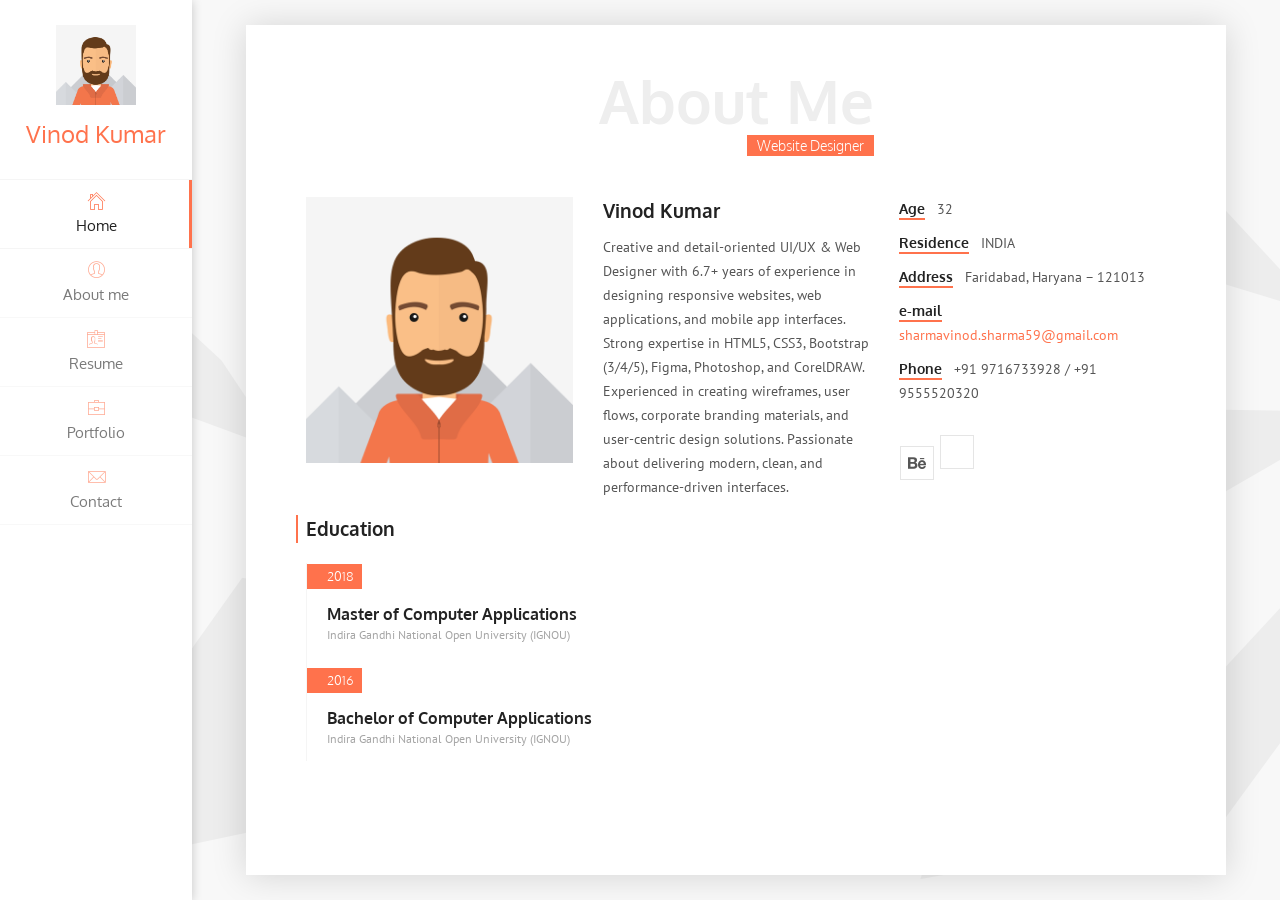
==== commit a2b52695: "Update index.html" ====
--- a/index.html
+++ b/index.html
@@ -139,7 +139,8 @@
                     </ul>
 
                     <ul class="social-links">
-                      <li><a class="tip social-button" href="#" title="Behance"><i class="fa fa-behance"></i></a></li>
+                      <li><a class="tip social-button" href="https://behance.net/vinood17" title="Behance"><i class="fa fa-behance"></i></a></li>
+                      <li><a class="tip social-button" href="https://www.figma.com/design/OXSXrNy2tRHBnxLRpLgeiB/Grocery?node-id=0-1&p=f&t=JH1ccIHo8HYJX4Ed-0" title="Behance"><i class="fab fa-figma"></i></a></li>
                     </ul>
                   </div>
                   <div class="col-sm-12 col-md-12 col-lg-12 subpage-block">
@@ -205,7 +206,8 @@
                     </ul>
 
                     <ul class="social-links">
-                      <li><a class="tip social-button" href="#" title="Behance"><i class="fa fa-behance"></i></a></li>
+                      <li><a class="tip social-button" href="https://behance.net/vinood17" title="Behance"><i class="fa fa-behance"></i></a></li>
+                      <li><a class="tip social-button" href="https://www.figma.com/design/OXSXrNy2tRHBnxLRpLgeiB/Grocery?node-id=0-1&p=f&t=JH1ccIHo8HYJX4Ed-0" title="Behance"><i class="fab fa-figma"></i></a></li>
                     </ul>
                   </div>
 
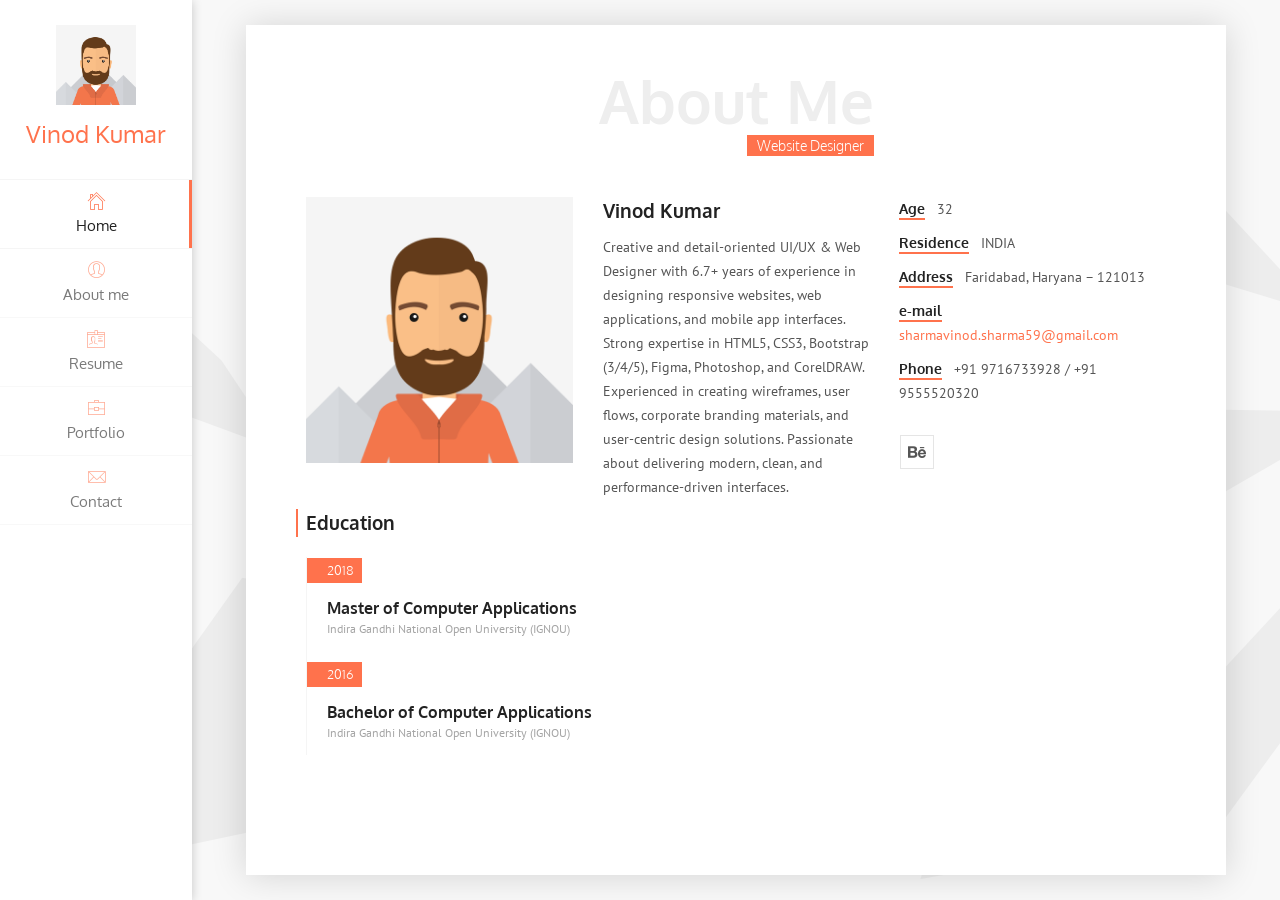
==== commit 882fc8e0: "Update index.html" ====
--- a/index.html
+++ b/index.html
@@ -140,7 +140,6 @@
 
                     <ul class="social-links">
                       <li><a class="tip social-button" href="https://behance.net/vinood17" title="Behance"><i class="fa fa-behance"></i></a></li>
-                      <li><a class="tip social-button" href="https://www.figma.com/design/OXSXrNy2tRHBnxLRpLgeiB/Grocery?node-id=0-1&p=f&t=JH1ccIHo8HYJX4Ed-0" title="Behance"><i class="fab fa-figma"></i></a></li>
                     </ul>
                   </div>
                   <div class="col-sm-12 col-md-12 col-lg-12 subpage-block">
@@ -207,7 +206,6 @@
 
                     <ul class="social-links">
                       <li><a class="tip social-button" href="https://behance.net/vinood17" title="Behance"><i class="fa fa-behance"></i></a></li>
-                      <li><a class="tip social-button" href="https://www.figma.com/design/OXSXrNy2tRHBnxLRpLgeiB/Grocery?node-id=0-1&p=f&t=JH1ccIHo8HYJX4Ed-0" title="Behance"><i class="fab fa-figma"></i></a></li>
                     </ul>
                   </div>
 
